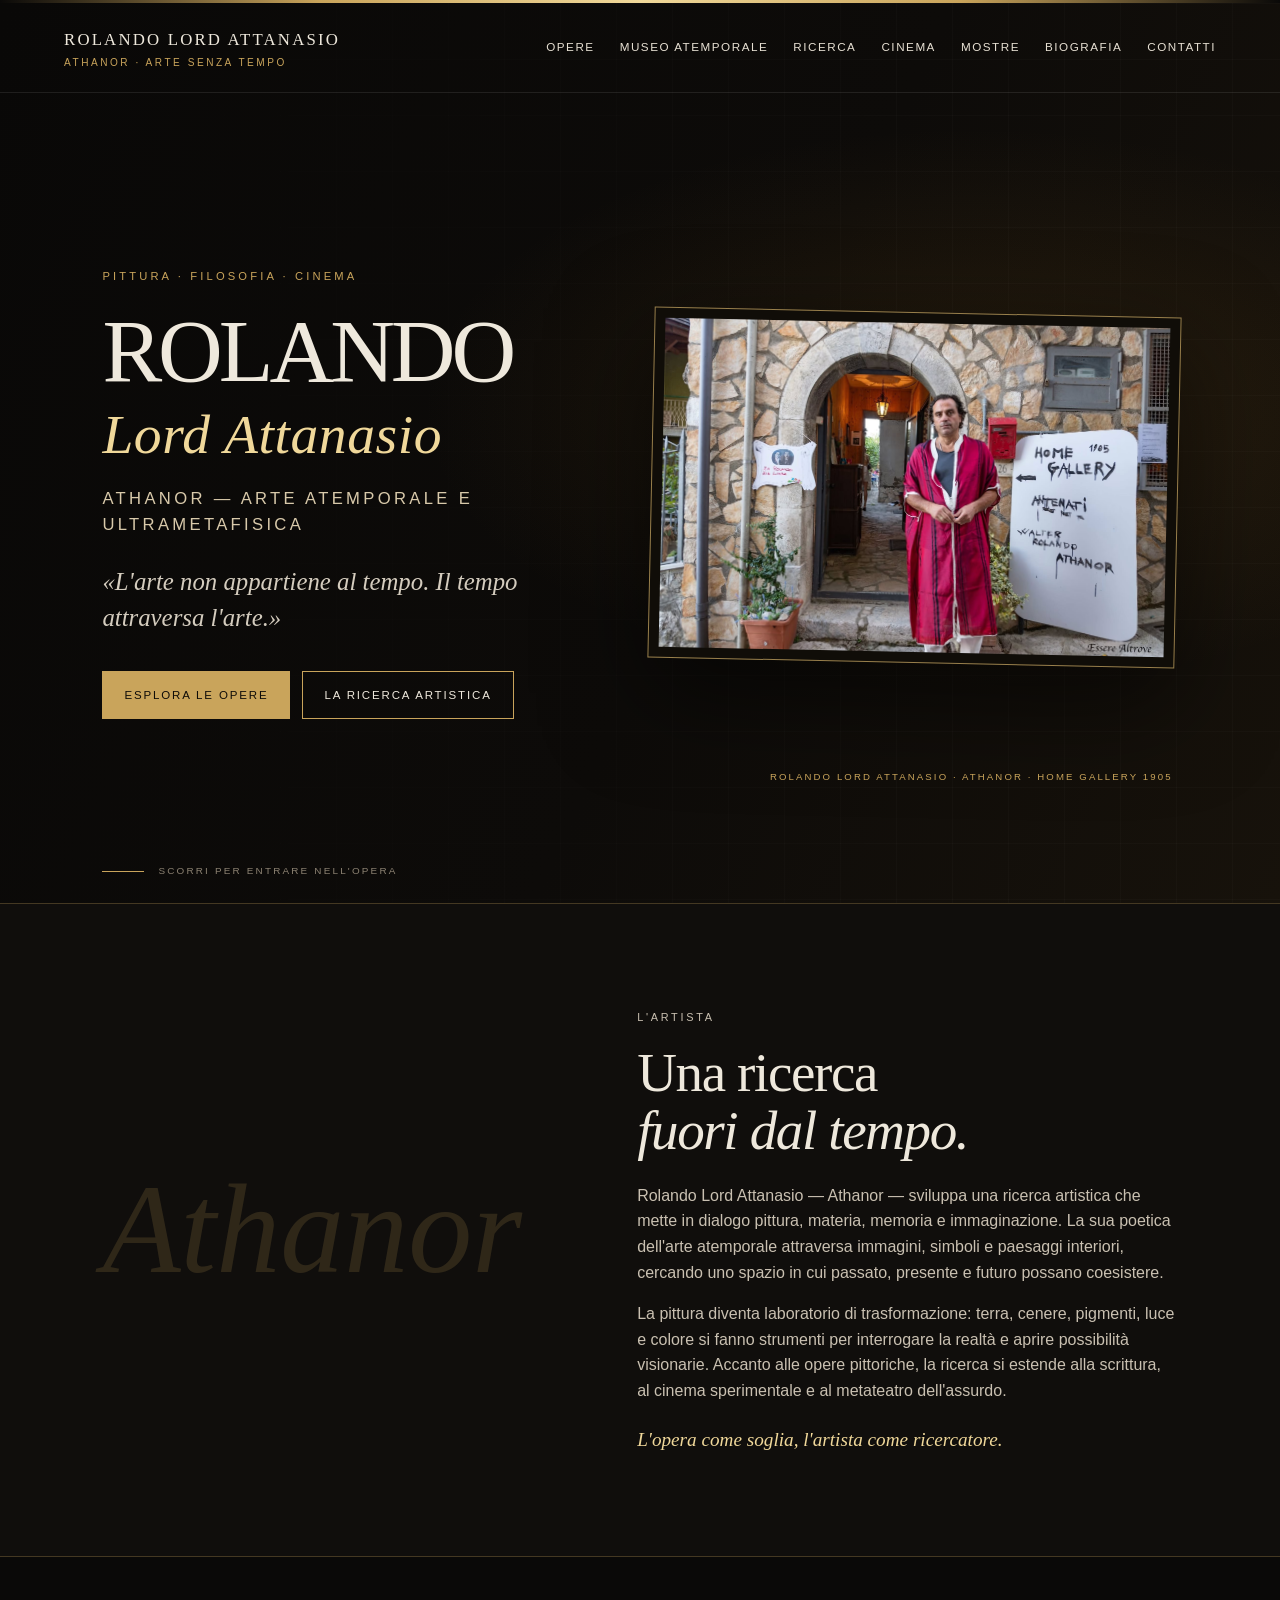
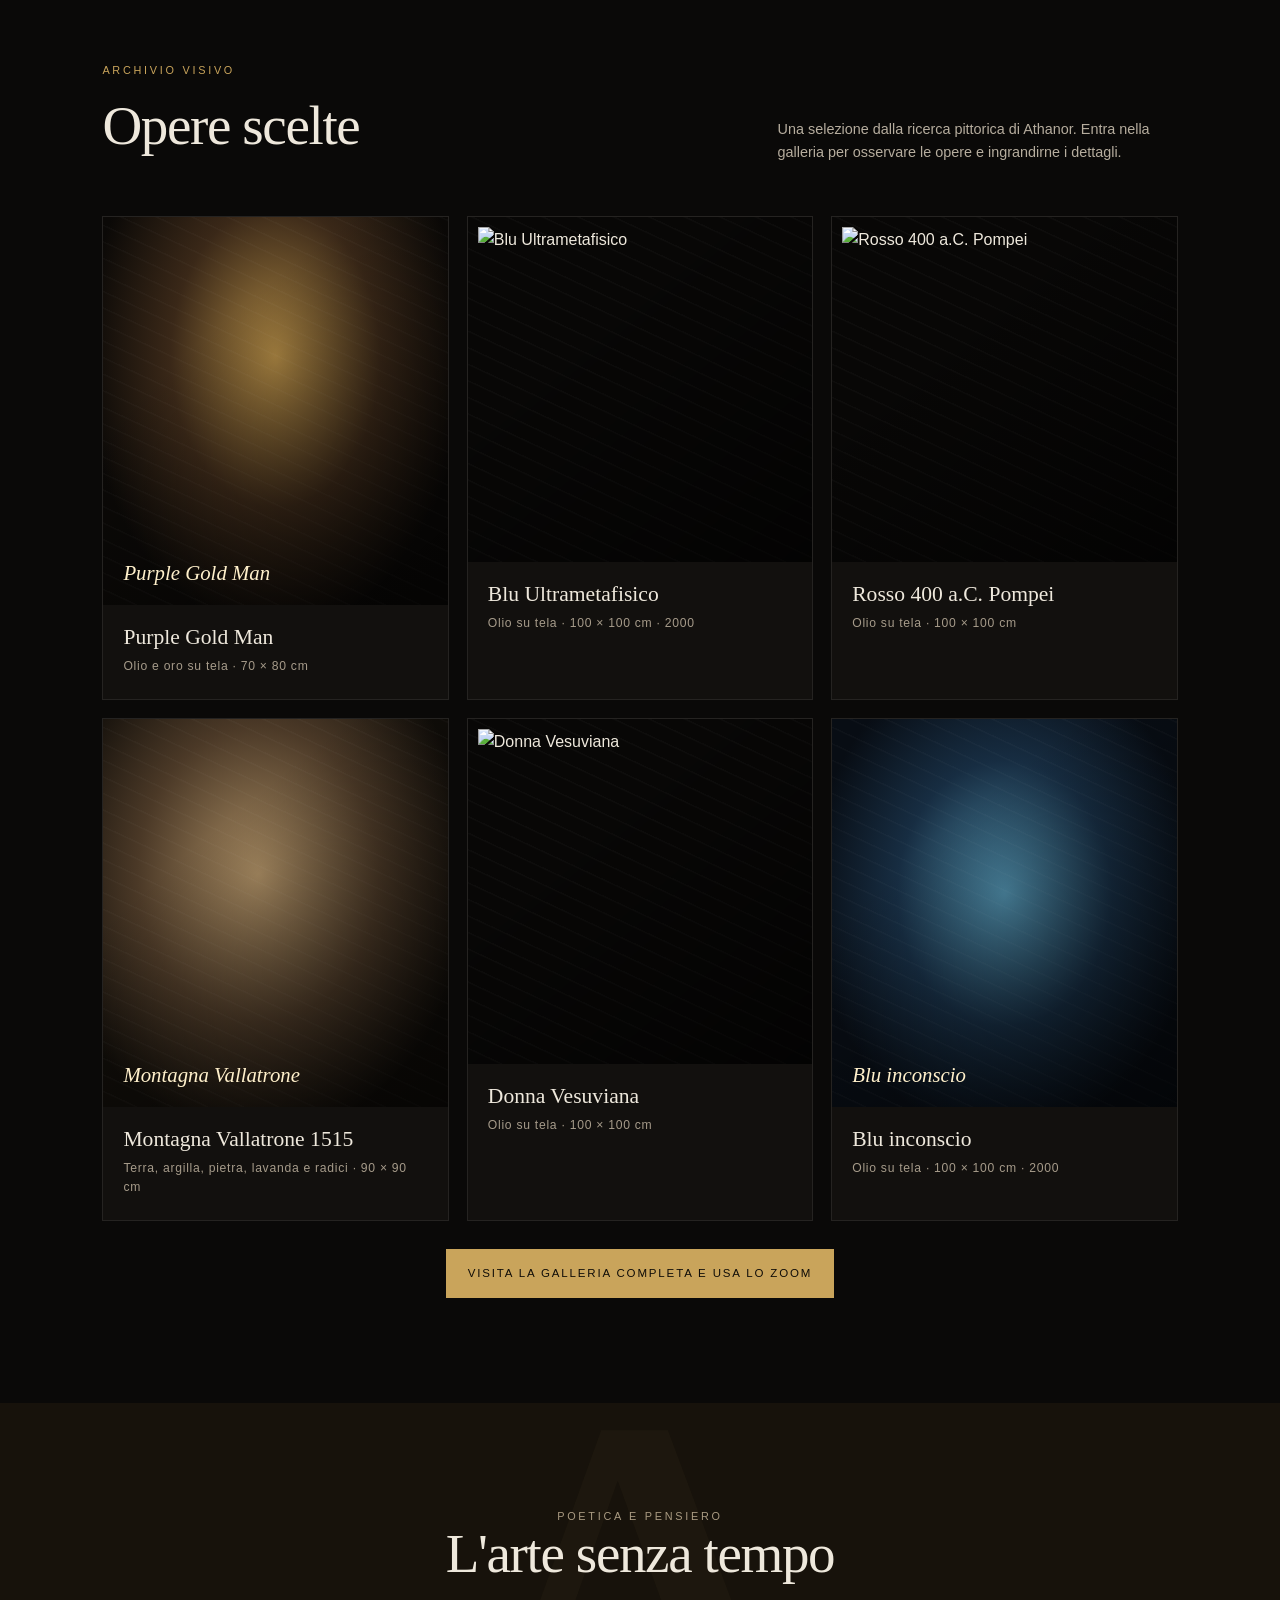
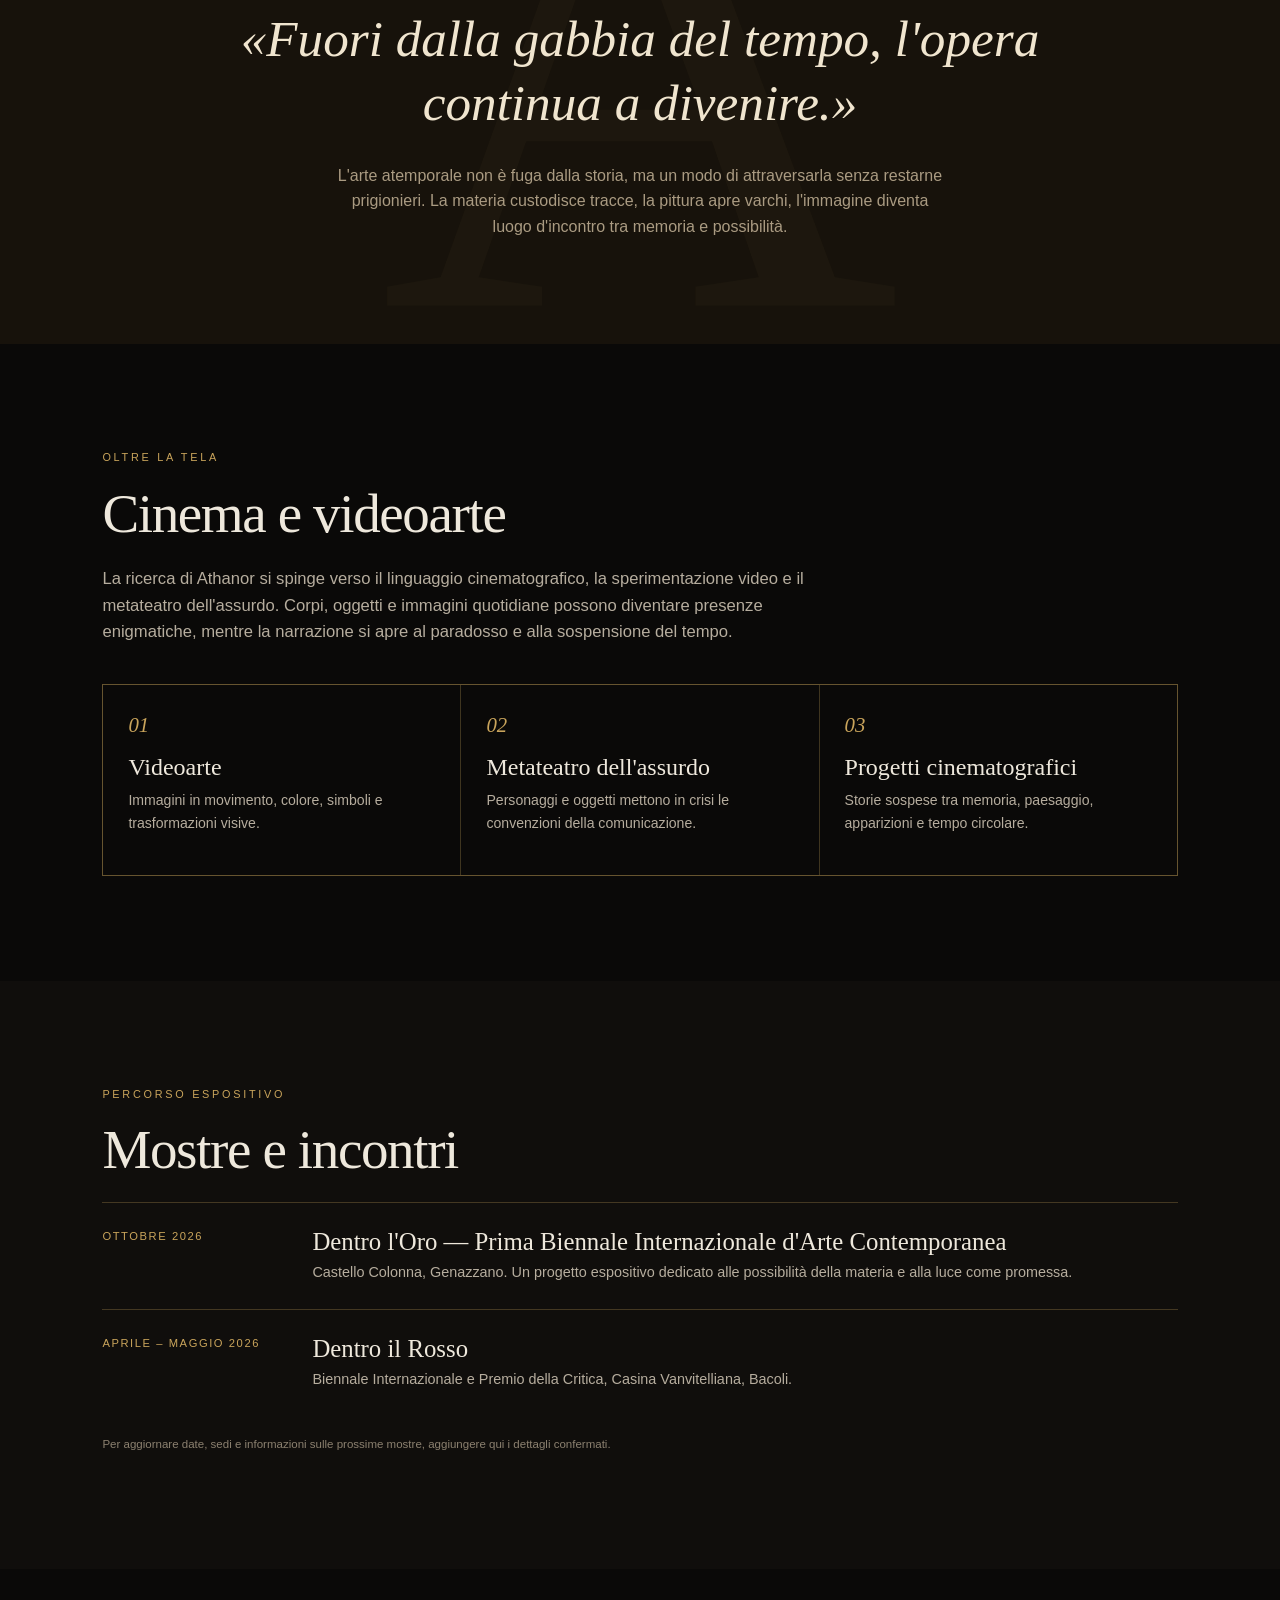
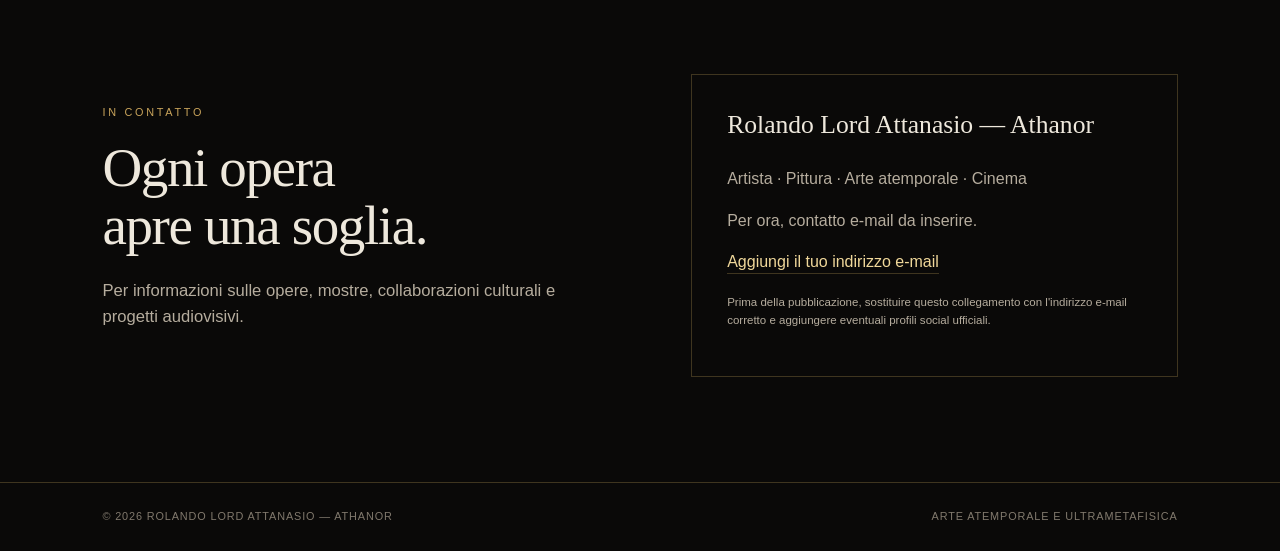
==== index.html @ 443d9417 "Change home photo frame rotation to -1 degree" ====
<!doctype html>
<html lang="it">
<head>
  <meta charset="utf-8">
  <meta name="viewport" content="width=device-width, initial-scale=1">
  <meta name="description" content="Sito ufficiale di Rolando Lord Attanasio — Athanor. Pittura, arte atemporale e ultrametafisica, cinema e ricerca artistica.">
  <meta name="theme-color" content="#0a0908">
  <title>Rolando Lord Attanasio — Athanor | Arte senza tempo</title>
  <style>
    :root{--bg:#0a0908;--panel:#12100e;--gold:#c9a45b;--gold2:#f0d89a;--cream:#eee8dc;--muted:#b6ad9e;--line:rgba(201,164,91,.28);--serif:Georgia,"Times New Roman",serif;--sans:Arial,Helvetica,sans-serif}
    *{box-sizing:border-box} html{scroll-behavior:smooth} body{margin:0;background:var(--bg);color:var(--cream);font-family:var(--sans);line-height:1.6}
    a{color:inherit;text-decoration:none} button{font:inherit}
    .topline{height:3px;background:linear-gradient(90deg,transparent,var(--gold),var(--gold2),var(--gold),transparent)}
    header{position:absolute;top:3px;left:0;width:100%;z-index:5;padding:24px 5vw;display:flex;justify-content:space-between;align-items:center;border-bottom:1px solid rgba(255,255,255,.09)}
    .brand{font-family:var(--serif);font-size:1.05rem;letter-spacing:.13em;text-transform:uppercase}.brand span{display:block;color:var(--gold);font: .63rem var(--sans);letter-spacing:.25em;margin-top:3px}
    nav{display:flex;gap:25px;font-size:.73rem;text-transform:uppercase;letter-spacing:.13em;color:#e6dfd2} nav a{transition:color .2s} nav a:hover{color:var(--gold2)}
    .menu-btn{display:none;background:none;border:1px solid var(--line);color:var(--cream);padding:8px 12px}
    .hero{min-height:100vh;position:relative;display:grid;grid-template-columns:1.02fr .98fr;align-items:center;padding:145px 8vw 75px;overflow:hidden;background:radial-gradient(ellipse at 76% 45%,rgba(145,100,31,.18),transparent 40%),linear-gradient(115deg,#090807 0%,#0d0b09 56%,#17120b 100%)}
    .hero:before{content:"";position:absolute;inset:0;background-image:linear-gradient(rgba(255,255,255,.018) 1px,transparent 1px),linear-gradient(90deg,rgba(255,255,255,.018) 1px,transparent 1px);background-size:56px 56px;mask-image:linear-gradient(to right,transparent,#000 75%);pointer-events:none}
    .hero-copy{position:relative;z-index:2;max-width:690px}.eyebrow{color:var(--gold);font-size:.7rem;letter-spacing:.28em;text-transform:uppercase;margin-bottom:24px}
    h1{font:clamp(3.1rem,7vw,7.3rem)/.92 var(--serif);font-weight:400;letter-spacing:-.045em;margin:0 0 25px;text-transform:uppercase}
    h1 span{display:block;color:var(--gold2);font-style:italic;text-transform:none;font-size:.62em;letter-spacing:.01em;margin-top:17px}
    .hero-sub{font-size:clamp(.85rem,1.3vw,1.08rem);letter-spacing:.2em;text-transform:uppercase;color:#d8c9aa;margin:0 0 25px}
    .manifesto{font:italic clamp(1.15rem,2vw,1.55rem)/1.45 var(--serif);max-width:470px;color:#d4ccbe;margin:0 0 35px}
    .buttons{display:flex;flex-wrap:wrap;gap:12px}.btn{display:inline-block;padding:14px 21px;border:1px solid var(--gold);font-size:.72rem;letter-spacing:.16em;text-transform:uppercase;transition:.25s}.btn.primary{background:var(--gold);color:#100d08}.btn:hover{background:var(--gold2);border-color:var(--gold2);color:#100d08}
    .hero-art{position:relative;min-height:530px;display:flex;align-items:center;justify-content:center}
    .art-frame{position:relative;width:min(100%,470px);aspect-ratio:4/4.5;border:1px solid rgba(226,190,113,.55);padding:12px;transform:rotate(1.2deg);box-shadow:0 35px 100px rgba(0,0,0,.55)}
    .artwork-placeholder{height:100%;width:100%;position:relative;overflow:hidden;background:radial-gradient(ellipse at 48% 43%,#f3d27c 0%,#b78b37 17%,#4b3216 38%,#16100a 67%,#050505 100%)}
    .artwork-placeholder:before{content:"";position:absolute;inset:-15%;background:repeating-conic-gradient(from 10deg at 50% 48%,rgba(255,220,135,.15) 0deg,transparent 4deg,rgba(0,0,0,.14) 8deg,transparent 13deg);filter:blur(2px);animation:slowspin 80s linear infinite}
    .artwork-placeholder:after{content:"";position:absolute;width:42%;height:68%;left:29%;top:15%;border-radius:48% 48% 36% 36%;background:linear-gradient(90deg,#1c130b 0%,#5c411d 22%,#e4bf69 48%,#6b491c 64%,#160e08 100%);clip-path:polygon(36% 0,64% 0,75% 13%,72% 29%,84% 44%,100% 66%,87% 100%,12% 100%,0 67%,19% 43%,28% 27%,25% 13%);filter:drop-shadow(0 0 22px rgba(241,195,88,.4));opacity:.95}
    .art-label{position:absolute;left:22px;right:22px;bottom:20px;z-index:2;text-align:center;text-shadow:0 2px 12px #000}.art-label strong{display:block;font:italic 1.55rem var(--serif);color:#f6d98f}.art-label small{display:block;margin-top:6px;font-size:.57rem;letter-spacing:.19em;text-transform:uppercase;color:#eee1c4}
    .frame-caption{position:absolute;bottom:-31px;right:5px;color:var(--gold);font-size:.6rem;letter-spacing:.22em;text-transform:uppercase}
    @keyframes slowspin{to{transform:rotate(360deg)}}
    .scroll-note{position:absolute;bottom:24px;left:8vw;font-size:.62rem;letter-spacing:.22em;text-transform:uppercase;color:#8c8272;display:flex;gap:14px;align-items:center}.scroll-note:before{content:"";width:42px;height:1px;background:var(--gold)}
    section{padding:105px 8vw}.section-kicker{font-size:.68rem;letter-spacing:.25em;text-transform:uppercase;color:var(--gold);margin:0 0 18px}
    h2{font:clamp(2.3rem,4.3vw,4.7rem)/1.04 var(--serif);font-weight:400;letter-spacing:-.025em;margin:0 0 24px}
    .intro{max-width:720px;color:var(--muted);font-size:1.04rem}
    .about{display:grid;grid-template-columns:.75fr 1.25fr;gap:9vw;background:#100e0c;border-top:1px solid var(--line);border-bottom:1px solid var(--line)}
    .about-mark{font:italic clamp(4rem,10vw,9rem)/.9 var(--serif);color:rgba(201,164,91,.17);align-self:center}
    .about p{color:#c9c0b1;max-width:760px}.signature{font:italic 1.2rem var(--serif);color:var(--gold2);margin-top:25px}
    .works-head{display:flex;justify-content:space-between;align-items:end;gap:30px;margin-bottom:38px}.works-head .intro{max-width:400px;font-size:.9rem}
    .work-grid{display:grid;grid-template-columns:repeat(3,1fr);gap:18px}
    .work-card{background:var(--panel);border:1px solid rgba(255,255,255,.08);transition:transform .3s,border-color .3s}.work-card:hover{transform:translateY(-5px);border-color:var(--line)}
    .work-image{aspect-ratio:4/4.5;display:flex;align-items:end;padding:20px;position:relative;overflow:hidden;background:radial-gradient(ellipse at 50% 36%,#a98442,#3a2818 43%,#0b0907 78%)}
    .work-image:before{content:"";position:absolute;inset:0;background:linear-gradient(140deg,transparent 30%,rgba(0,0,0,.6)),repeating-linear-gradient(25deg,transparent 0 13px,rgba(255,255,255,.025) 14px 15px)}
    .work-image.blue{background:radial-gradient(ellipse at 50% 45%,#4d89a4,#172d42 44%,#080d14 80%)}
    .work-image.red{background:radial-gradient(ellipse at 45% 40%,#c04c2c,#5c1715 45%,#100807 80%)}
    .work-image.earth{background:radial-gradient(ellipse at 45% 40%,#a88b62,#4b3927 45%,#100d09 80%)}
    .work-image span{position:relative;z-index:1;color:#fff0cb;font:italic 1.3rem var(--serif)}
    .work-meta{padding:20px 20px 23px}.work-meta h3{font:1.35rem var(--serif);font-weight:400;margin:0 0 7px}.work-meta p{color:#a69b8a;font-size:.76rem;margin:0;letter-spacing:.06em}
    .manifesto-section{background:#17120b;position:relative;overflow:hidden;text-align:center}.manifesto-section:before{content:"A";position:absolute;left:50%;top:50%;transform:translate(-50%,-52%);font:45rem/.8 var(--serif);color:rgba(201,164,91,.035);pointer-events:none}
    .manifesto-inner{position:relative;max-width:920px;margin:auto}.manifesto-inner blockquote{font:italic clamp(1.8rem,4vw,3.8rem)/1.25 var(--serif);margin:20px 0 28px;color:#f0e5cf}.manifesto-inner p{color:#aa9b82;max-width:610px;margin:0 auto}
    .areas{display:grid;grid-template-columns:repeat(3,1fr);gap:1px;background:var(--line);border:1px solid var(--line);margin-top:38px}.area{background:var(--bg);padding:28px 25px;min-height:190px}.area .number{color:var(--gold);font:italic 1.3rem var(--serif)}.area h3{font:1.5rem var(--serif);font-weight:400;margin:15px 0 8px}.area p{color:var(--muted);font-size:.88rem;margin:0}
    .events{background:#100e0c}.event-row{display:grid;grid-template-columns:180px 1fr;gap:30px;padding:25px 0;border-top:1px solid var(--line)}.event-date{color:var(--gold);font-size:.7rem;letter-spacing:.14em;text-transform:uppercase}.event-row h3{font:1.55rem var(--serif);font-weight:400;margin:0 0 5px}.event-row p{margin:0;color:var(--muted);font-size:.9rem}
    .contact{display:grid;grid-template-columns:1fr 1fr;gap:8vw;align-items:center}.contact-box{border:1px solid var(--line);padding:35px}.contact-box p{color:var(--muted)}.contact-box a{color:var(--gold2);border-bottom:1px solid var(--line);padding-bottom:3px}
    footer{padding:25px 8vw;border-top:1px solid var(--line);display:flex;justify-content:space-between;gap:20px;color:#81796d;font-size:.68rem;letter-spacing:.08em;text-transform:uppercase}
    .note{font-size:.72rem;color:#8c8170;margin-top:18px}
    @media(max-width:850px){header{padding:18px 5vw}.menu-btn{display:block}nav{display:none;position:absolute;top:100%;left:0;right:0;padding:20px 5vw;background:#0b0908;border-bottom:1px solid var(--line);flex-direction:column;gap:17px}nav.open{display:flex}.hero{grid-template-columns:1fr;padding:145px 7vw 80px}.hero-art{min-height:420px;margin-top:25px}.art-frame{width:min(83%,410px)}.scroll-note{left:7vw}.about{grid-template-columns:1fr;gap:10px}.about-mark{font-size:4rem}.work-grid{grid-template-columns:repeat(2,1fr)}.works-head{display:block}.areas{grid-template-columns:1fr}.area{min-height:auto}.contact{grid-template-columns:1fr}section{padding:75px 7vw}}
    @media(max-width:540px){.brand{font-size:.86rem}h1{font-size:3.25rem}.hero-art{min-height:350px}.work-grid{grid-template-columns:1fr}.work-image{aspect-ratio:5/4}.event-row{grid-template-columns:1fr;gap:7px}footer{flex-direction:column}section{padding:65px 6vw}.contact-box{padding:24px}}
    @media(prefers-reduced-motion:reduce){html{scroll-behavior:auto}*,*:before,*:after{animation:none!important;transition:none!important}}
  
    .home-photo-frame{width:min(100%,700px);aspect-ratio:3/2;padding:10px;border:1px solid rgba(226,190,113,.65);background:#100d08;box-shadow:0 35px 100px rgba(0,0,0,.55);transform:rotate (-1deg)}
    .home-portrait{display:block;width:100%;height:100%;object-fit:cover;object-position:center}
    .work-card{overflow:hidden}
    .work-image.real-image{height:auto;aspect-ratio:1/1;background:#080706;padding:10px;display:flex;align-items:center;justify-content:center}
    .work-image.real-image img{width:100%;height:100%;object-fit:contain;display:block}
    .gallery-cta{margin-top:28px;text-align:center}
    .gallery-cta .btn{display:inline-block}

  </style>
</head>
<body>
  <div class="topline"></div>
  <header>
    <a class="brand" href="#home">Rolando Lord Attanasio<span>Athanor · Arte senza tempo</span></a>
    <button class="menu-btn" aria-label="Apri menu" aria-expanded="false" id="menuBtn">Menu ☰</button>
    <nav id="nav">
      <a href="#opere">Opere</a><a href="museo.html">Museo atemporale</a><a href="#ricerca">Ricerca</a><a href="#cinema">Cinema</a><a href="#mostre">Mostre</a><a href="#biografia">Biografia</a><a href="#contatti">Contatti</a>
    </nav>
  </header>

  <main>
    <section class="hero" id="home">
      <div class="hero-copy">
        <p class="eyebrow">Pittura · Filosofia · Cinema</p>
        <h1>Rolando<span>Lord Attanasio</span></h1>
        <p class="hero-sub">Athanor — Arte Atemporale e Ultrametafisica</p>
        <p class="manifesto">«L'arte non appartiene al tempo. Il tempo attraversa l'arte.»</p>
        <div class="buttons"><a class="btn primary" href="#opere">Esplora le opere</a><a class="btn" href="#ricerca">La ricerca artistica</a></div>
      </div>
      <div class="hero-art" aria-label="Rolando Lord Attanasio davanti alla Home Gallery 1905">
        <div class="art-frame home-photo-frame"><img class="home-portrait" src="rolando-home.jpg" alt="Rolando Lord Attanasio davanti alla Home Gallery 1905"></div>
        <div class="frame-caption">Rolando Lord Attanasio · Athanor · Home Gallery 1905</div>
      </div>
      <div class="scroll-note">Scorri per entrare nell'opera</div>
    </section>

    <section class="about" id="biografia">
      <div class="about-mark">Athanor</div>
      <div>
        <p class="section-kicker">L'artista</p>
        <h2>Una ricerca<br><em>fuori dal tempo.</em></h2>
        <p>Rolando Lord Attanasio — Athanor — sviluppa una ricerca artistica che mette in dialogo pittura, materia, memoria e immaginazione. La sua poetica dell'arte atemporale attraversa immagini, simboli e paesaggi interiori, cercando uno spazio in cui passato, presente e futuro possano coesistere.</p>
        <p>La pittura diventa laboratorio di trasformazione: terra, cenere, pigmenti, luce e colore si fanno strumenti per interrogare la realtà e aprire possibilità visionarie. Accanto alle opere pittoriche, la ricerca si estende alla scrittura, al cinema sperimentale e al metateatro dell'assurdo.</p>
        <div class="signature">L'opera come soglia, l'artista come ricercatore.</div>
      </div>
    </section>

    <section id="opere">
      <div class="works-head">
        <div><p class="section-kicker">Archivio visivo</p><h2>Opere scelte</h2></div>
        <p class="intro">Una selezione dalla ricerca pittorica di Athanor. Entra nella galleria per osservare le opere e ingrandirne i dettagli.</p>
      </div>
      <div class="work-grid">
        <article class="work-card"><div class="work-image"><span>Purple Gold Man</span></div><div class="work-meta"><h3>Purple Gold Man</h3><p>Olio e oro su tela · 70 × 80 cm</p></div></article>
        <article class="work-card"><div class="work-image real-image"><img src="assets/opera-3.jpg" alt="Blu Ultrametafisico"></div><div class="work-meta"><h3>Blu Ultrametafisico</h3><p>Olio su tela · 100 × 100 cm · 2000</p></div></article>
        <article class="work-card"><div class="work-image real-image"><img src="assets/opera-1.jpg" alt="Rosso 400 a.C. Pompei"></div><div class="work-meta"><h3>Rosso 400 a.C. Pompei</h3><p>Olio su tela · 100 × 100 cm</p></div></article>
        <article class="work-card"><div class="work-image earth"><span>Montagna Vallatrone</span></div><div class="work-meta"><h3>Montagna Vallatrone 1515</h3><p>Terra, argilla, pietra, lavanda e radici · 90 × 90 cm</p></div></article>
        <article class="work-card"><div class="work-image real-image"><img src="assets/opera-2.jpg" alt="Donna Vesuviana"></div><div class="work-meta"><h3>Donna Vesuviana</h3><p>Olio su tela · 100 × 100 cm</p></div></article>
        <article class="work-card"><div class="work-image blue"><span>Blu inconscio</span></div><div class="work-meta"><h3>Blu inconscio</h3><p>Olio su tela · 100 × 100 cm · 2000</p></div></article>
      </div>
      <div class="gallery-cta"><a class="btn primary" href="galleria.html">Visita la galleria completa e usa lo zoom</a></div>
    </section>

    <section class="manifesto-section" id="ricerca">
      <div class="manifesto-inner">
        <p class="section-kicker">Poetica e pensiero</p>
        <h2>L'arte senza tempo</h2>
        <blockquote>«Fuori dalla gabbia del tempo, l'opera continua a divenire.»</blockquote>
        <p>L'arte atemporale non è fuga dalla storia, ma un modo di attraversarla senza restarne prigionieri. La materia custodisce tracce, la pittura apre varchi, l'immagine diventa luogo d'incontro tra memoria e possibilità.</p>
      </div>
    </section>

    <section id="cinema">
      <p class="section-kicker">Oltre la tela</p><h2>Cinema e videoarte</h2>
      <p class="intro">La ricerca di Athanor si spinge verso il linguaggio cinematografico, la sperimentazione video e il metateatro dell'assurdo. Corpi, oggetti e immagini quotidiane possono diventare presenze enigmatiche, mentre la narrazione si apre al paradosso e alla sospensione del tempo.</p>
      <div class="areas">
        <article class="area"><span class="number">01</span><h3>Videoarte</h3><p>Immagini in movimento, colore, simboli e trasformazioni visive.</p></article>
        <article class="area"><span class="number">02</span><h3>Metateatro dell'assurdo</h3><p>Personaggi e oggetti mettono in crisi le convenzioni della comunicazione.</p></article>
        <article class="area"><span class="number">03</span><h3>Progetti cinematografici</h3><p>Storie sospese tra memoria, paesaggio, apparizioni e tempo circolare.</p></article>
      </div>
    </section>

    <section class="events" id="mostre">
      <p class="section-kicker">Percorso espositivo</p><h2>Mostre e incontri</h2>
      <div class="event-row"><div class="event-date">Ottobre 2026</div><div><h3>Dentro l'Oro — Prima Biennale Internazionale d'Arte Contemporanea</h3><p>Castello Colonna, Genazzano. Un progetto espositivo dedicato alle possibilità della materia e alla luce come promessa.</p></div></div>
      <div class="event-row"><div class="event-date">Aprile – Maggio 2026</div><div><h3>Dentro il Rosso</h3><p>Biennale Internazionale e Premio della Critica, Casina Vanvitelliana, Bacoli.</p></div></div>
      <p class="note">Per aggiornare date, sedi e informazioni sulle prossime mostre, aggiungere qui i dettagli confermati.</p>
    </section>

    <section class="contact" id="contatti">
      <div><p class="section-kicker">In contatto</p><h2>Ogni opera<br>apre una soglia.</h2><p class="intro">Per informazioni sulle opere, mostre, collaborazioni culturali e progetti audiovisivi.</p></div>
      <div class="contact-box"><h3 style="font:1.6rem var(--serif);font-weight:400;margin-top:0">Rolando Lord Attanasio — Athanor</h3><p>Artista · Pittura · Arte atemporale · Cinema</p><p>Per ora, contatto e-mail da inserire.</p><a href="mailto:">Aggiungi il tuo indirizzo e-mail</a><p class="note">Prima della pubblicazione, sostituire questo collegamento con l'indirizzo e-mail corretto e aggiungere eventuali profili social ufficiali.</p></div>
    </section>
  </main>
  <footer><span>© <span id="year"></span> Rolando Lord Attanasio — Athanor</span><span>Arte Atemporale e Ultrametafisica</span></footer>
  <script>
    const menuBtn=document.getElementById('menuBtn'), nav=document.getElementById('nav');
    menuBtn.addEventListener('click',()=>{const open=nav.classList.toggle('open');menuBtn.setAttribute('aria-expanded',open?'true':'false')});
    nav.querySelectorAll('a').forEach(a=>a.addEventListener('click',()=>{nav.classList.remove('open');menuBtn.setAttribute('aria-expanded','false')}));
    document.getElementById('year').textContent=new Date().getFullYear();
  </script>
</body>
</html>
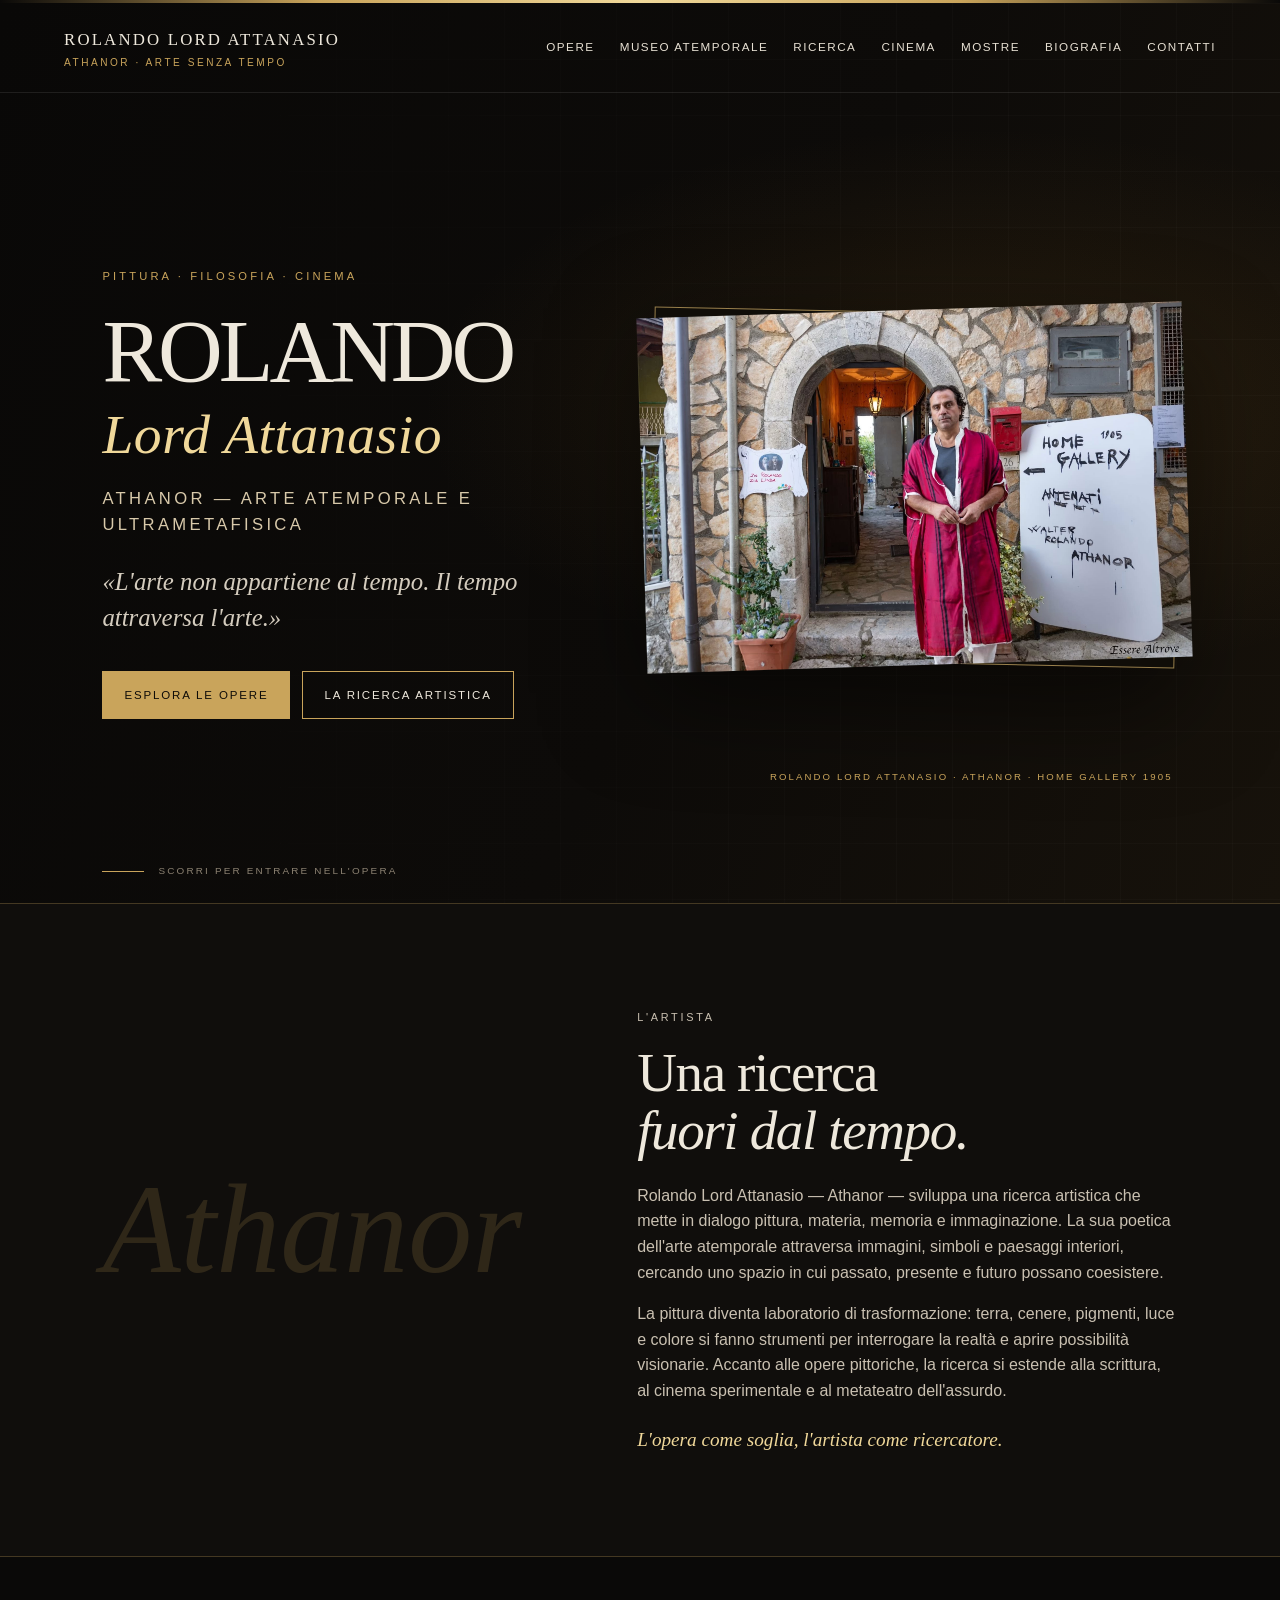
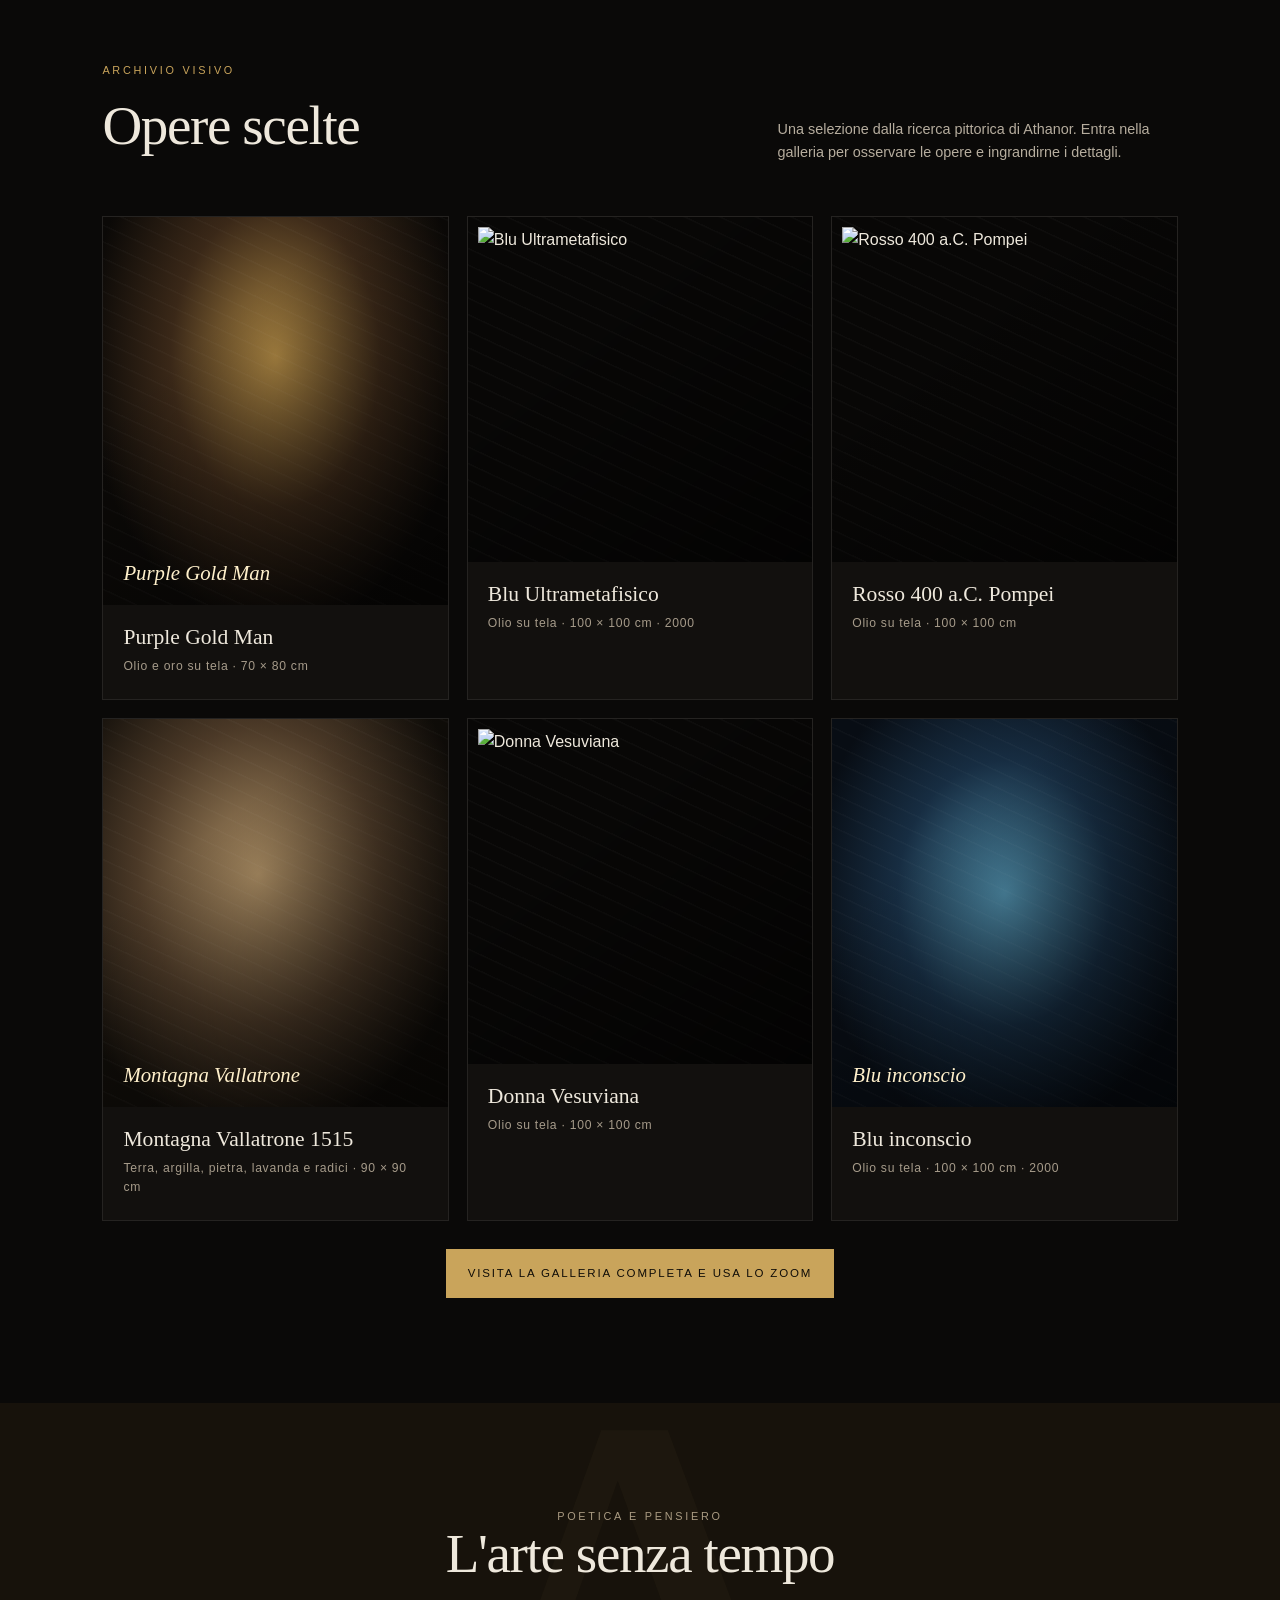
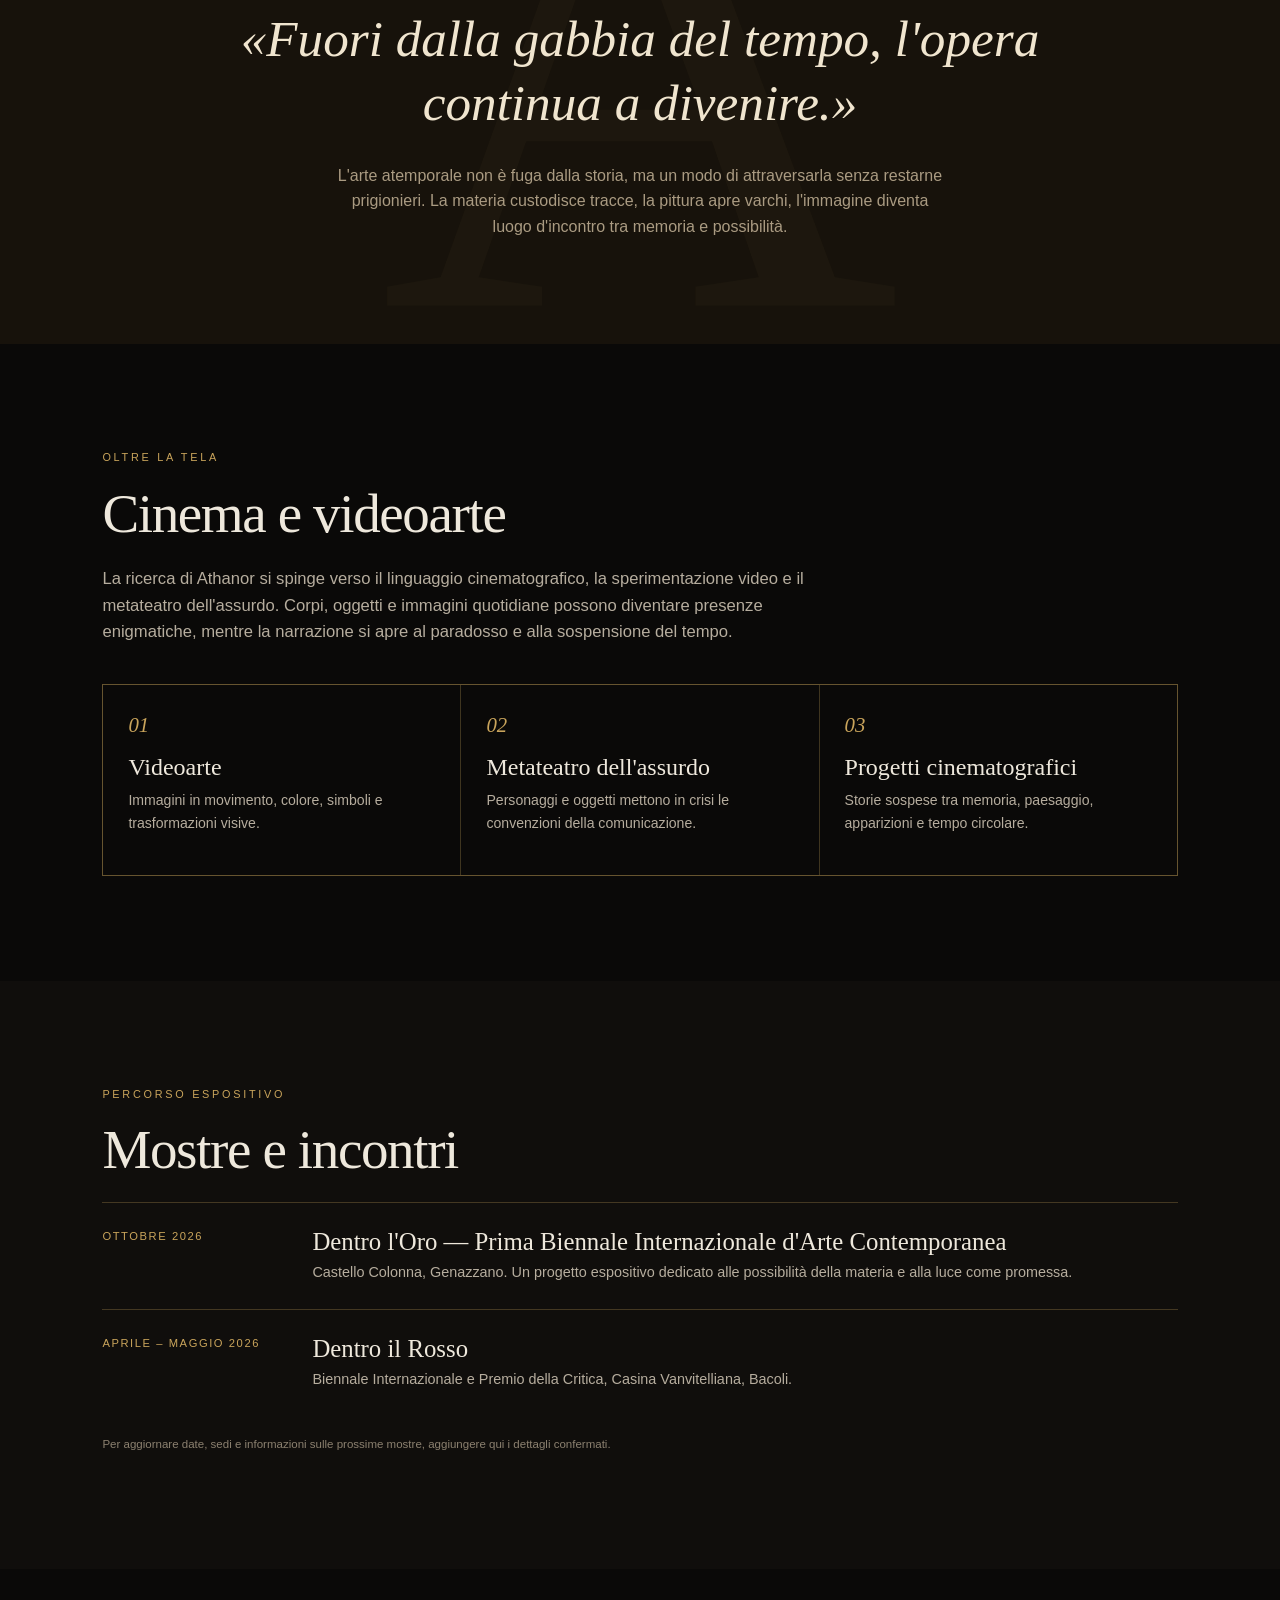
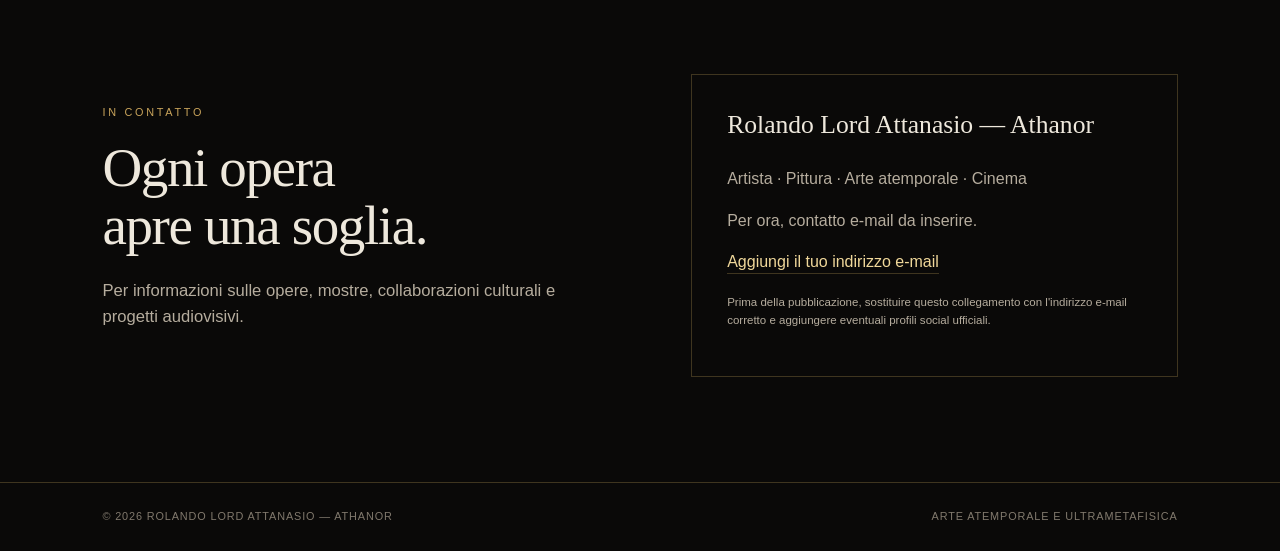
==== commit 4c5ba23d: "Update index.html" ====
--- a/index.html
+++ b/index.html
@@ -59,8 +59,8 @@
     @media(max-width:540px){.brand{font-size:.86rem}h1{font-size:3.25rem}.hero-art{min-height:350px}.work-grid{grid-template-columns:1fr}.work-image{aspect-ratio:5/4}.event-row{grid-template-columns:1fr;gap:7px}footer{flex-direction:column}section{padding:65px 6vw}.contact-box{padding:24px}}
     @media(prefers-reduced-motion:reduce){html{scroll-behavior:auto}*,*:before,*:after{animation:none!important;transition:none!important}}
   
-    .home-photo-frame{width:min(100%,700px);aspect-ratio:3/2;padding:10px;border:1px solid rgba(226,190,113,.65);background:#100d08;box-shadow:0 35px 100px rgba(0,0,0,.55);transform:rotate (-1deg)}
-    .home-portrait{display:block;width:100%;height:100%;object-fit:cover;object-position:center}
+    .home-photo-frame{width:min(100%,700px);aspect-ratio:3/2;padding:10px;border:1px solid rgba(226,190,113,.65);background:#100d08;box-shadow:0 35px 100px rgba(0,0,0,.55);transform:rotate (-4deg)}
+    .home-portrait{display:block;width:100%;height:100%;object-fit:cover;object-position:center;transform:rotate(-3deg) scale(1.08)}
     .work-card{overflow:hidden}
     .work-image.real-image{height:auto;aspect-ratio:1/1;background:#080706;padding:10px;display:flex;align-items:center;justify-content:center}
     .work-image.real-image img{width:100%;height:100%;object-fit:contain;display:block}
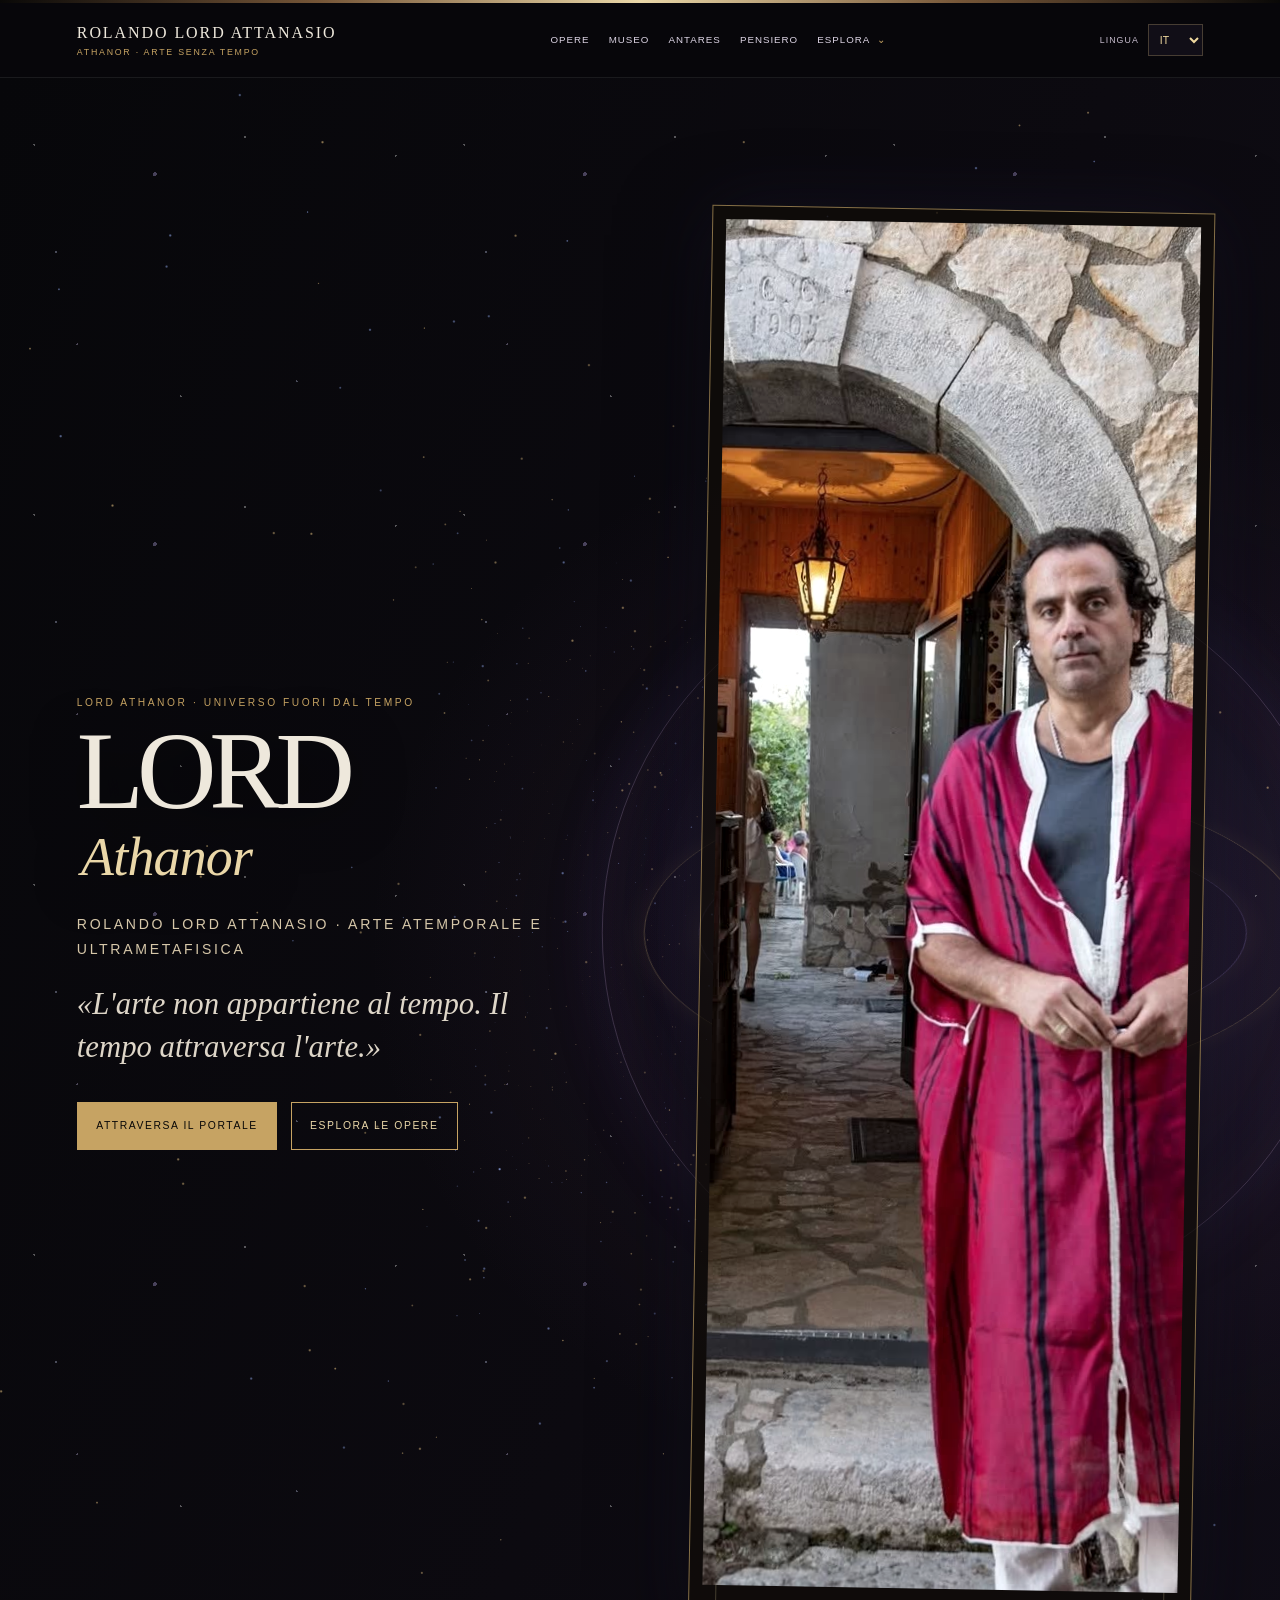
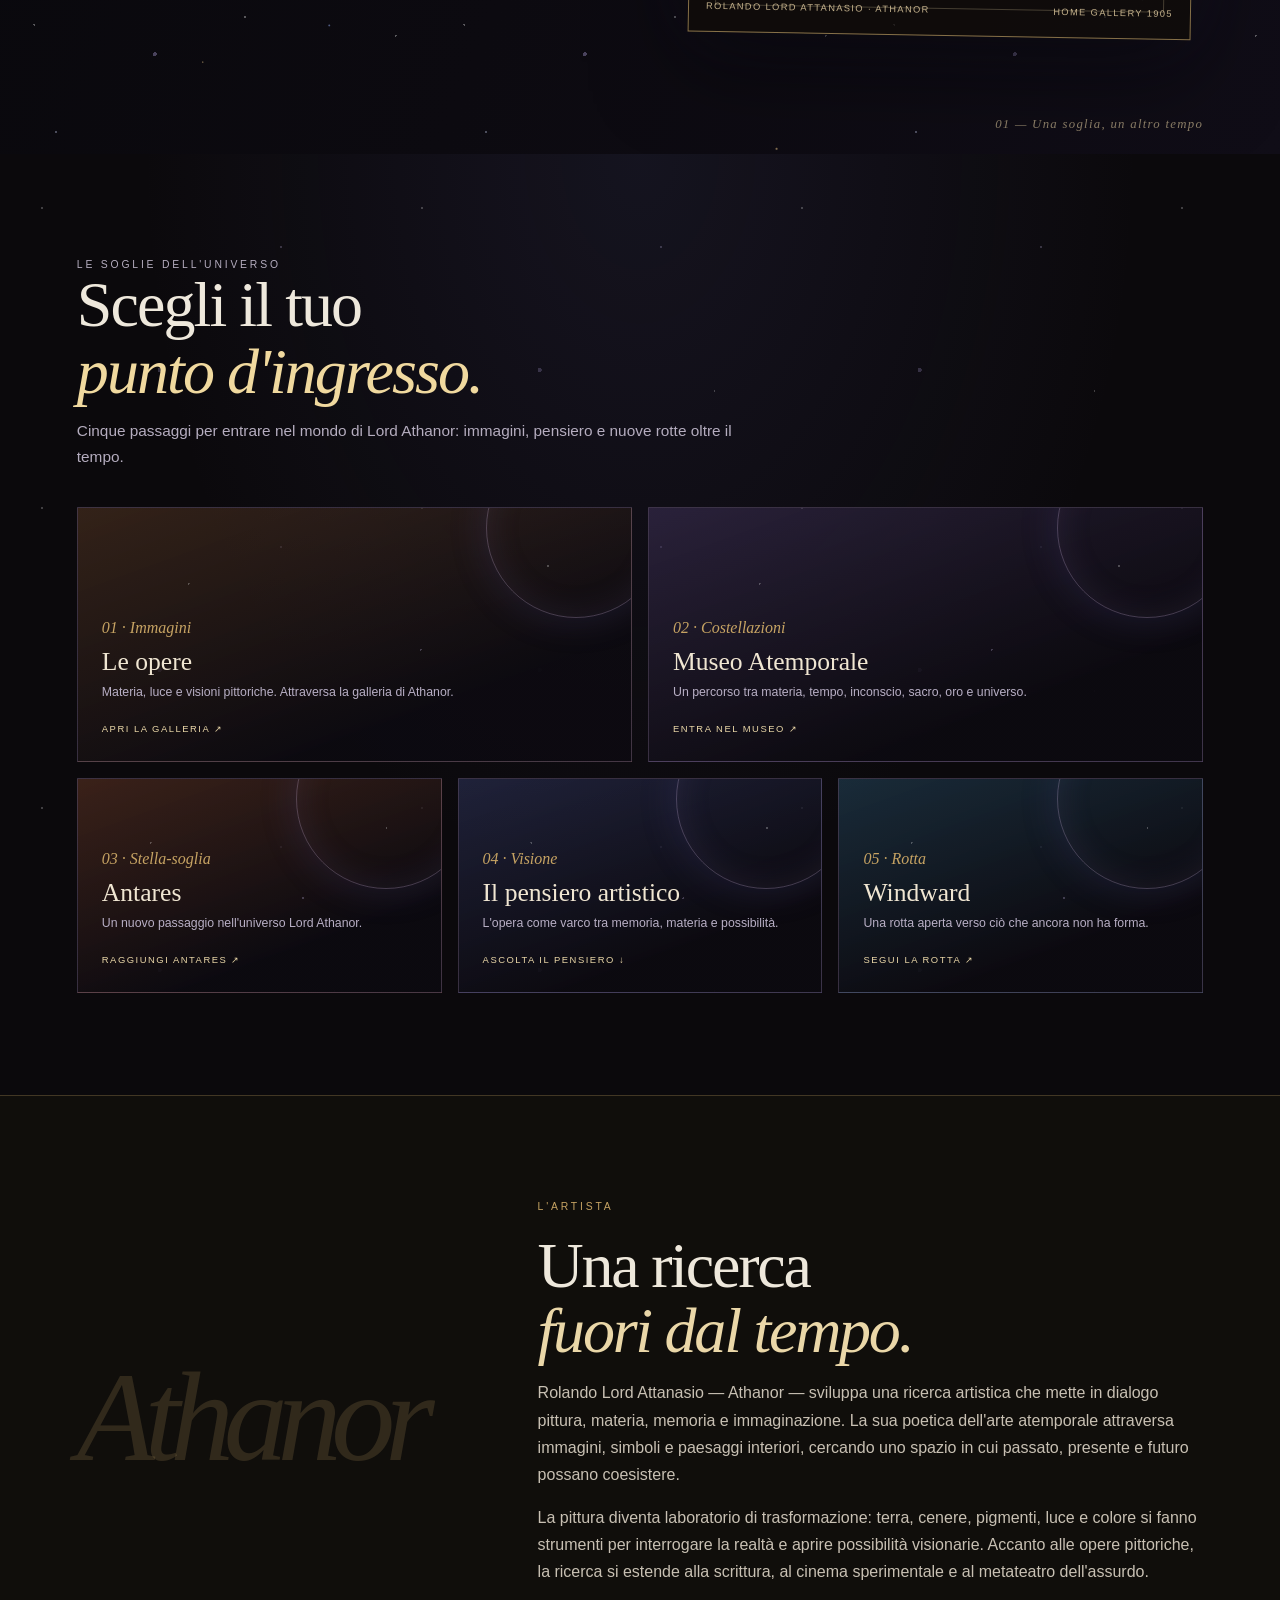
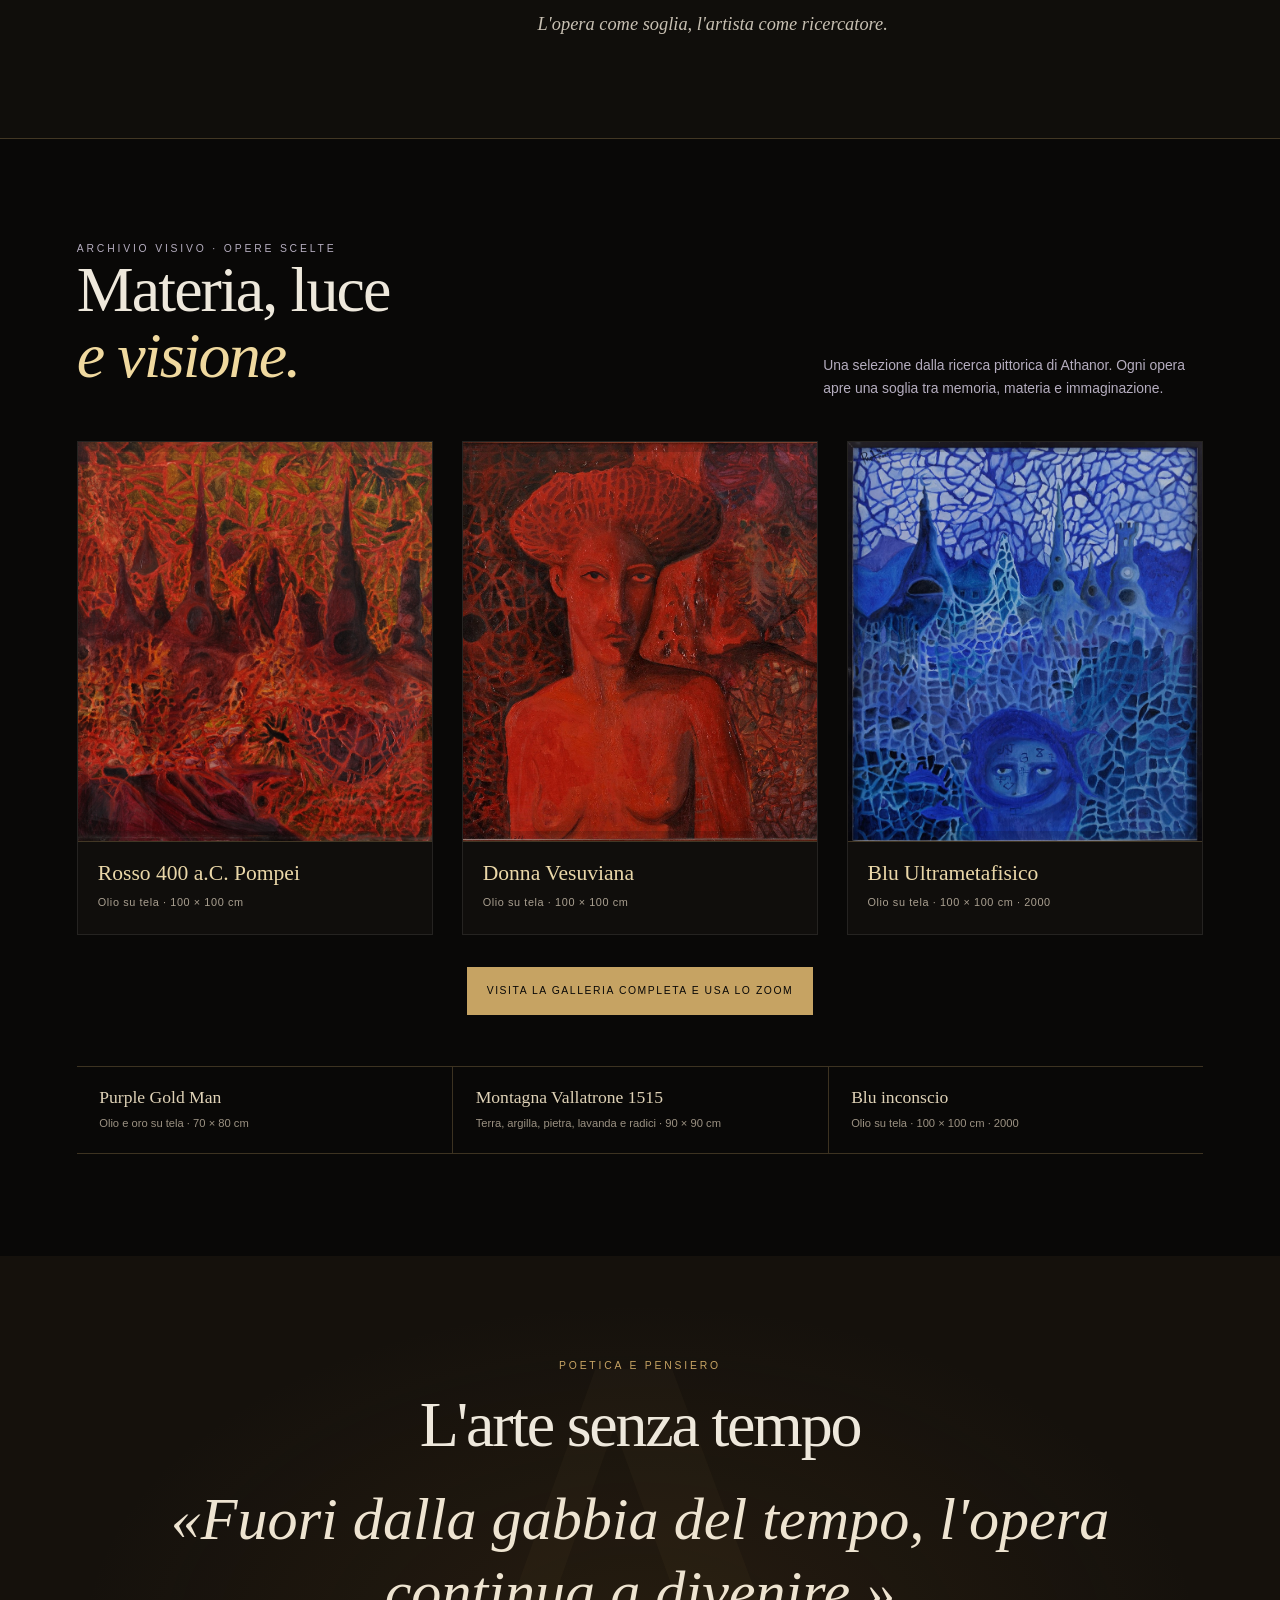
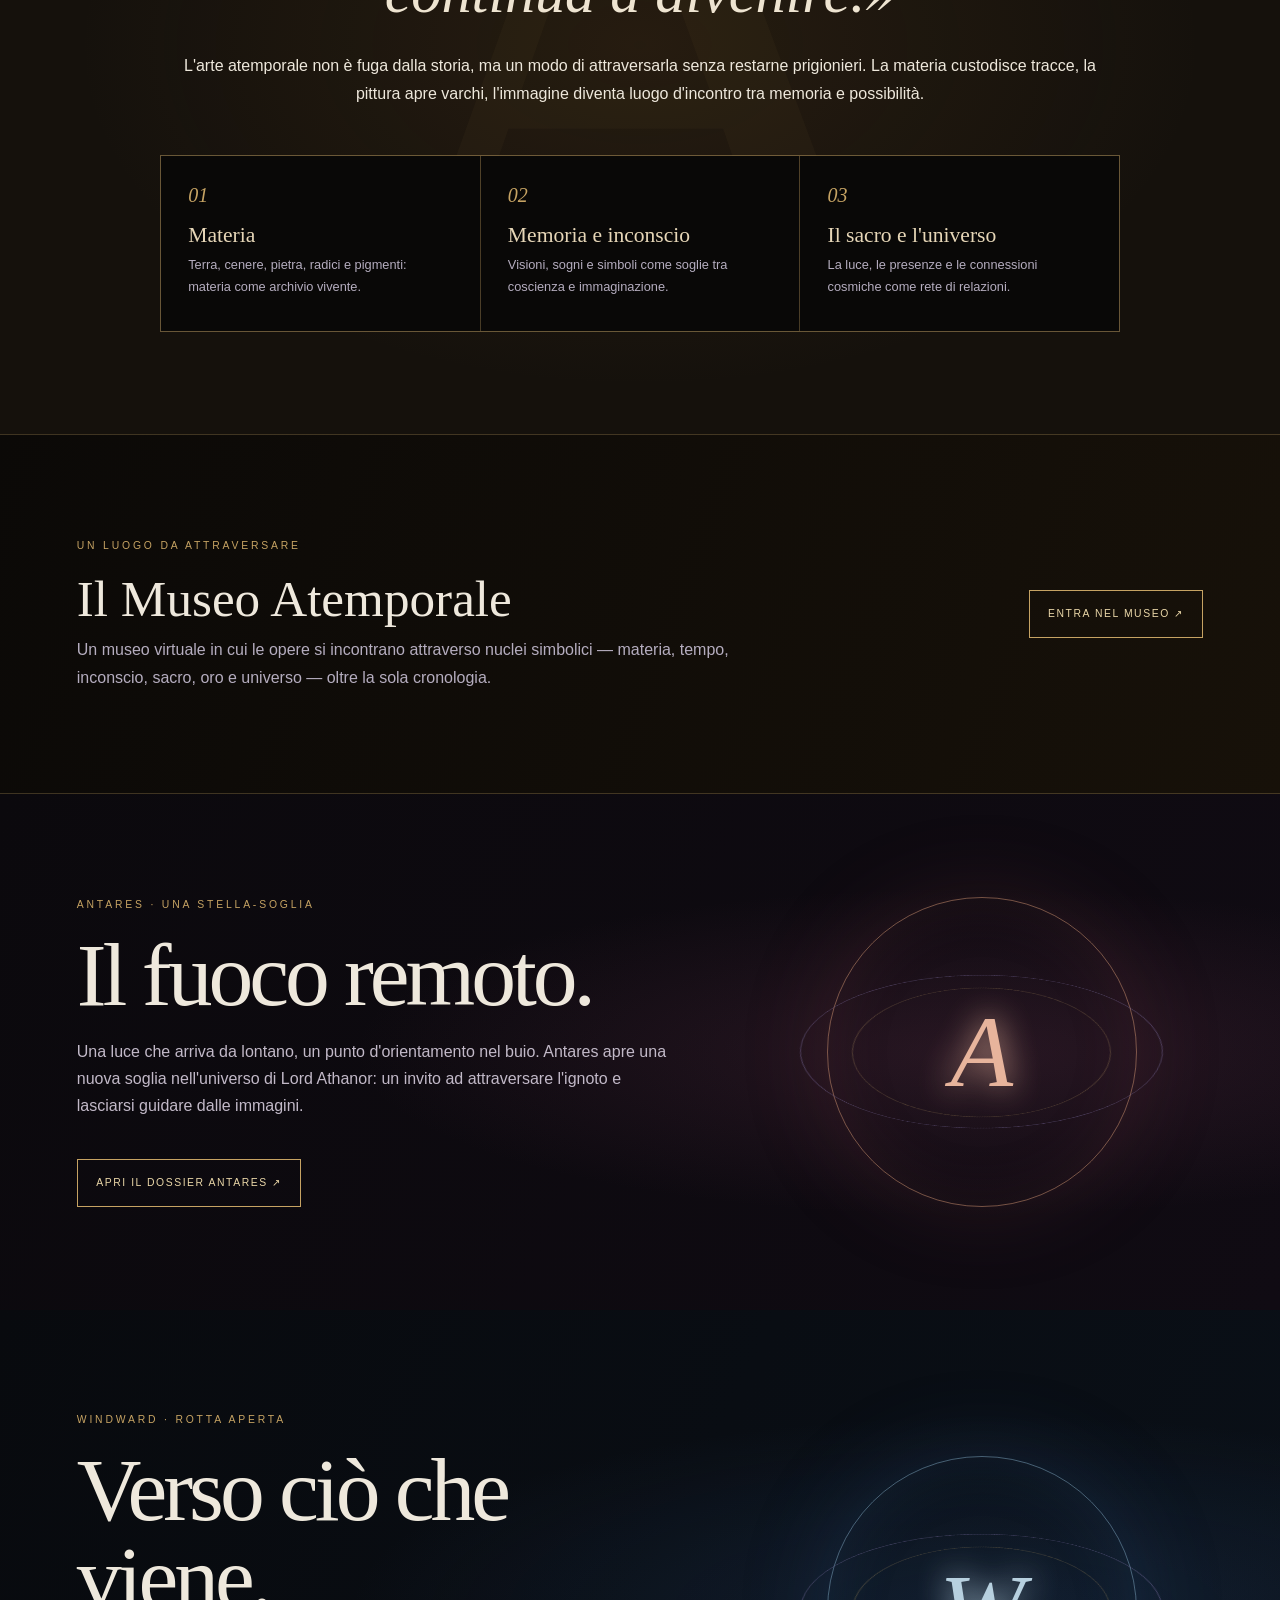
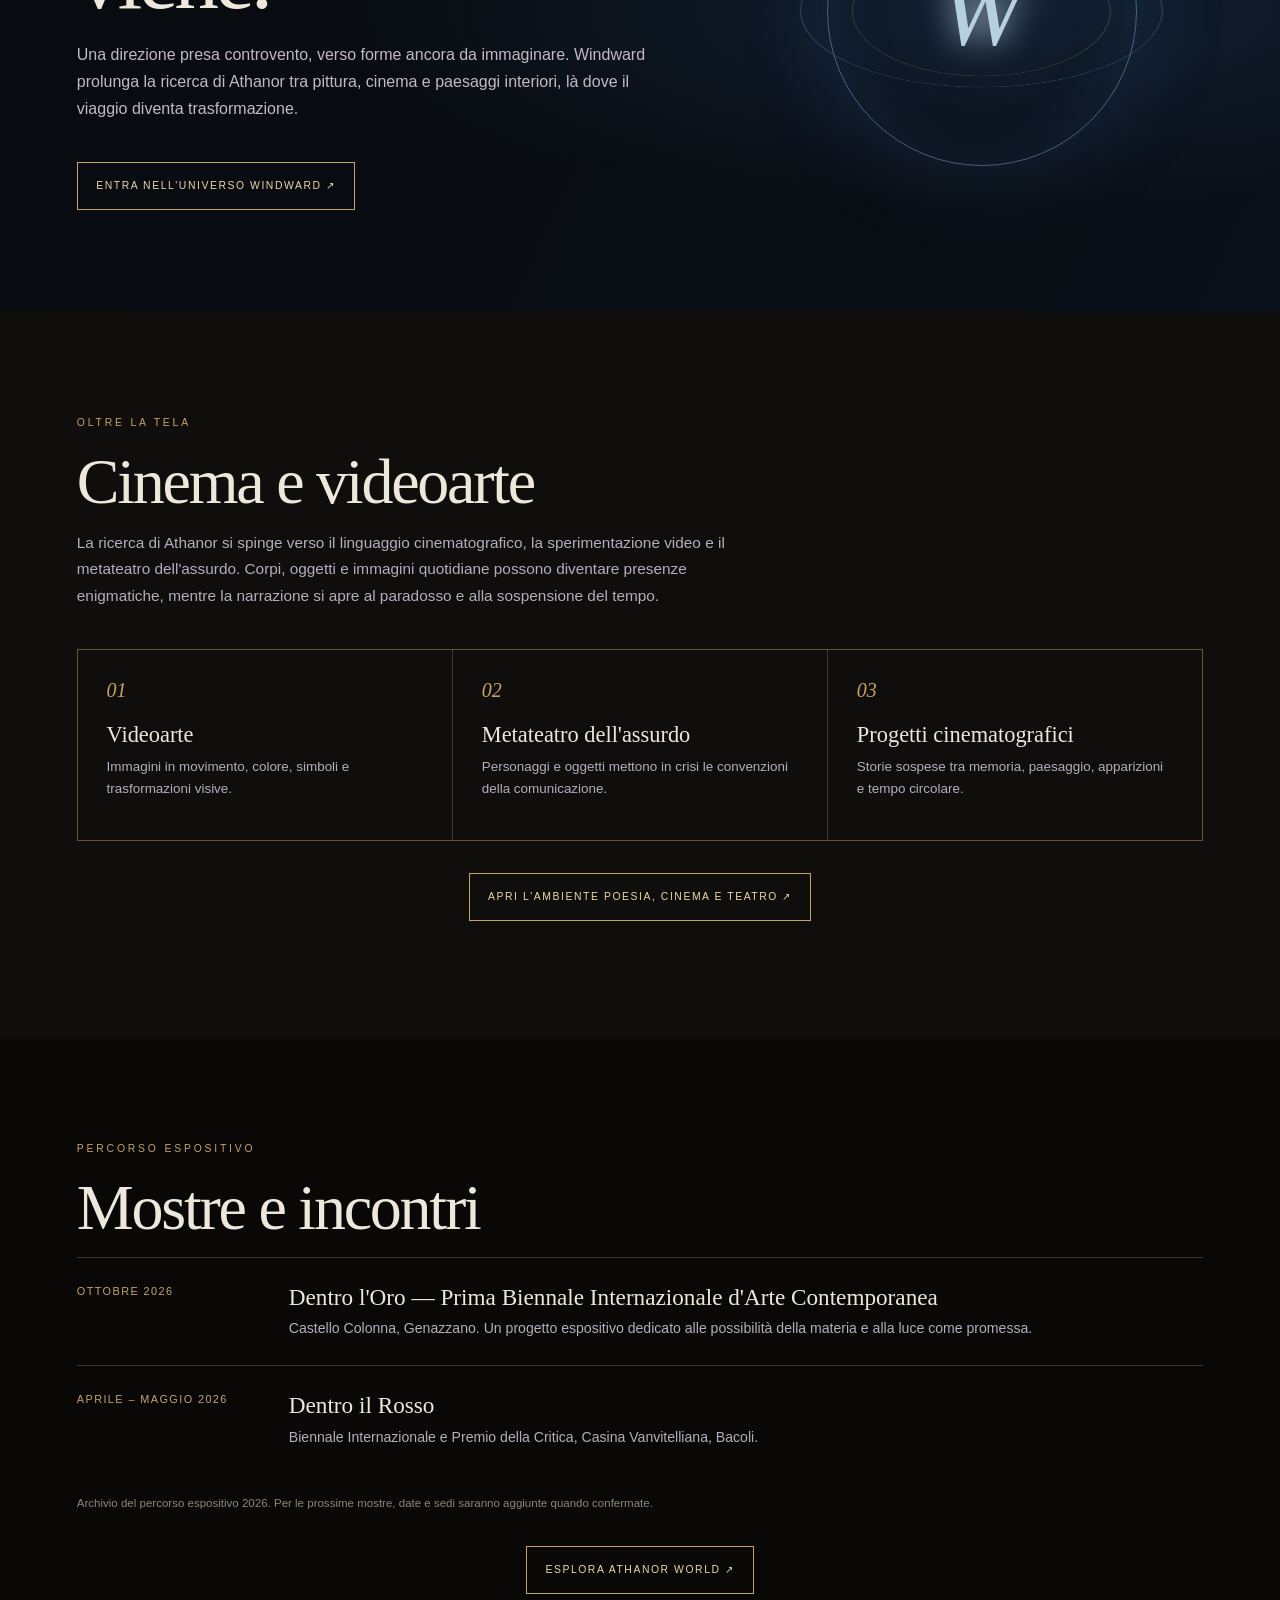
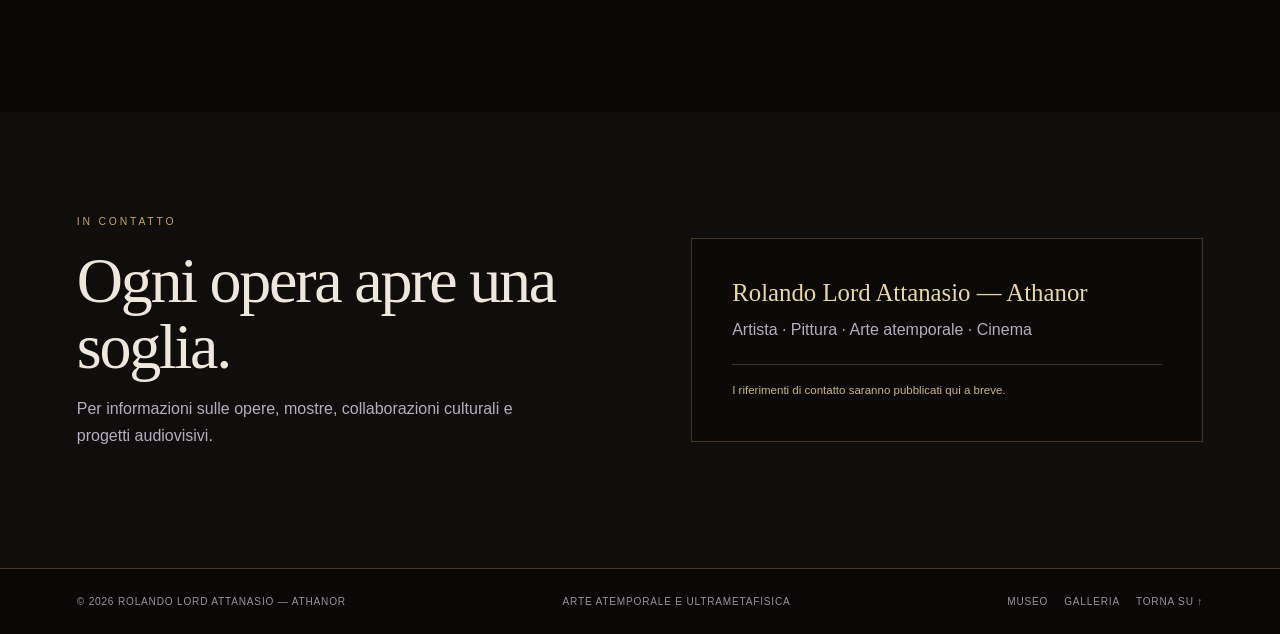
==== commit 940aa123: "Aggiornamento sito LORD ATHANOR" ====
--- a/index.html
+++ b/index.html
@@ -3,162 +3,430 @@
 <head>
   <meta charset="utf-8">
   <meta name="viewport" content="width=device-width, initial-scale=1">
-  <meta name="description" content="Sito ufficiale di Rolando Lord Attanasio — Athanor. Pittura, arte atemporale e ultrametafisica, cinema e ricerca artistica.">
-  <meta name="theme-color" content="#0a0908">
-  <title>Rolando Lord Attanasio — Athanor | Arte senza tempo</title>
+  <meta name="description" content="Rolando Lord Attanasio — Athanor. Un universo artistico senza tempo tra pittura, pensiero, cinema e poesia." data-i18n-content="home.meta.description">
+  <meta name="theme-color" content="#090807">
+  <meta property="og:type" content="website">
+  <meta property="og:title" content="LORD ATHANOR — The Art Beyond Time">
+  <meta property="og:description" content="Un universo artistico senza tempo tra pittura, pensiero, cinema e poesia." data-i18n-content="home.meta.description">
+  <meta property="og:locale" content="it_IT">
+  <meta name="twitter:card" content="summary_large_image">
+  <link rel="canonical" href="https://rol006007006.github.io/">
+  <link rel="alternate" hreflang="it" href="https://rol006007006.github.io/?lang=it">
+  <link rel="alternate" hreflang="en" href="https://rol006007006.github.io/?lang=en">
+  <link rel="alternate" hreflang="fr" href="https://rol006007006.github.io/?lang=fr">
+  <link rel="alternate" hreflang="es" href="https://rol006007006.github.io/?lang=es">
+  <link rel="alternate" hreflang="de" href="https://rol006007006.github.io/?lang=de">
+  <link rel="alternate" hreflang="zh" href="https://rol006007006.github.io/?lang=zh">
+  <title data-i18n="home.meta.title">Rolando Lord Attanasio — Athanor | Arte senza tempo</title>
   <style>
-    :root{--bg:#0a0908;--panel:#12100e;--gold:#c9a45b;--gold2:#f0d89a;--cream:#eee8dc;--muted:#b6ad9e;--line:rgba(201,164,91,.28);--serif:Georgia,"Times New Roman",serif;--sans:Arial,Helvetica,sans-serif}
-    *{box-sizing:border-box} html{scroll-behavior:smooth} body{margin:0;background:var(--bg);color:var(--cream);font-family:var(--sans);line-height:1.6}
-    a{color:inherit;text-decoration:none} button{font:inherit}
-    .topline{height:3px;background:linear-gradient(90deg,transparent,var(--gold),var(--gold2),var(--gold),transparent)}
-    header{position:absolute;top:3px;left:0;width:100%;z-index:5;padding:24px 5vw;display:flex;justify-content:space-between;align-items:center;border-bottom:1px solid rgba(255,255,255,.09)}
-    .brand{font-family:var(--serif);font-size:1.05rem;letter-spacing:.13em;text-transform:uppercase}.brand span{display:block;color:var(--gold);font: .63rem var(--sans);letter-spacing:.25em;margin-top:3px}
-    nav{display:flex;gap:25px;font-size:.73rem;text-transform:uppercase;letter-spacing:.13em;color:#e6dfd2} nav a{transition:color .2s} nav a:hover{color:var(--gold2)}
-    .menu-btn{display:none;background:none;border:1px solid var(--line);color:var(--cream);padding:8px 12px}
-    .hero{min-height:100vh;position:relative;display:grid;grid-template-columns:1.02fr .98fr;align-items:center;padding:145px 8vw 75px;overflow:hidden;background:radial-gradient(ellipse at 76% 45%,rgba(145,100,31,.18),transparent 40%),linear-gradient(115deg,#090807 0%,#0d0b09 56%,#17120b 100%)}
-    .hero:before{content:"";position:absolute;inset:0;background-image:linear-gradient(rgba(255,255,255,.018) 1px,transparent 1px),linear-gradient(90deg,rgba(255,255,255,.018) 1px,transparent 1px);background-size:56px 56px;mask-image:linear-gradient(to right,transparent,#000 75%);pointer-events:none}
-    .hero-copy{position:relative;z-index:2;max-width:690px}.eyebrow{color:var(--gold);font-size:.7rem;letter-spacing:.28em;text-transform:uppercase;margin-bottom:24px}
-    h1{font:clamp(3.1rem,7vw,7.3rem)/.92 var(--serif);font-weight:400;letter-spacing:-.045em;margin:0 0 25px;text-transform:uppercase}
-    h1 span{display:block;color:var(--gold2);font-style:italic;text-transform:none;font-size:.62em;letter-spacing:.01em;margin-top:17px}
-    .hero-sub{font-size:clamp(.85rem,1.3vw,1.08rem);letter-spacing:.2em;text-transform:uppercase;color:#d8c9aa;margin:0 0 25px}
-    .manifesto{font:italic clamp(1.15rem,2vw,1.55rem)/1.45 var(--serif);max-width:470px;color:#d4ccbe;margin:0 0 35px}
-    .buttons{display:flex;flex-wrap:wrap;gap:12px}.btn{display:inline-block;padding:14px 21px;border:1px solid var(--gold);font-size:.72rem;letter-spacing:.16em;text-transform:uppercase;transition:.25s}.btn.primary{background:var(--gold);color:#100d08}.btn:hover{background:var(--gold2);border-color:var(--gold2);color:#100d08}
-    .hero-art{position:relative;min-height:530px;display:flex;align-items:center;justify-content:center}
-    .art-frame{position:relative;width:min(100%,470px);aspect-ratio:4/4.5;border:1px solid rgba(226,190,113,.55);padding:12px;transform:rotate(1.2deg);box-shadow:0 35px 100px rgba(0,0,0,.55)}
-    .artwork-placeholder{height:100%;width:100%;position:relative;overflow:hidden;background:radial-gradient(ellipse at 48% 43%,#f3d27c 0%,#b78b37 17%,#4b3216 38%,#16100a 67%,#050505 100%)}
-    .artwork-placeholder:before{content:"";position:absolute;inset:-15%;background:repeating-conic-gradient(from 10deg at 50% 48%,rgba(255,220,135,.15) 0deg,transparent 4deg,rgba(0,0,0,.14) 8deg,transparent 13deg);filter:blur(2px);animation:slowspin 80s linear infinite}
-    .artwork-placeholder:after{content:"";position:absolute;width:42%;height:68%;left:29%;top:15%;border-radius:48% 48% 36% 36%;background:linear-gradient(90deg,#1c130b 0%,#5c411d 22%,#e4bf69 48%,#6b491c 64%,#160e08 100%);clip-path:polygon(36% 0,64% 0,75% 13%,72% 29%,84% 44%,100% 66%,87% 100%,12% 100%,0 67%,19% 43%,28% 27%,25% 13%);filter:drop-shadow(0 0 22px rgba(241,195,88,.4));opacity:.95}
-    .art-label{position:absolute;left:22px;right:22px;bottom:20px;z-index:2;text-align:center;text-shadow:0 2px 12px #000}.art-label strong{display:block;font:italic 1.55rem var(--serif);color:#f6d98f}.art-label small{display:block;margin-top:6px;font-size:.57rem;letter-spacing:.19em;text-transform:uppercase;color:#eee1c4}
-    .frame-caption{position:absolute;bottom:-31px;right:5px;color:var(--gold);font-size:.6rem;letter-spacing:.22em;text-transform:uppercase}
-    @keyframes slowspin{to{transform:rotate(360deg)}}
-    .scroll-note{position:absolute;bottom:24px;left:8vw;font-size:.62rem;letter-spacing:.22em;text-transform:uppercase;color:#8c8272;display:flex;gap:14px;align-items:center}.scroll-note:before{content:"";width:42px;height:1px;background:var(--gold)}
-    section{padding:105px 8vw}.section-kicker{font-size:.68rem;letter-spacing:.25em;text-transform:uppercase;color:var(--gold);margin:0 0 18px}
-    h2{font:clamp(2.3rem,4.3vw,4.7rem)/1.04 var(--serif);font-weight:400;letter-spacing:-.025em;margin:0 0 24px}
-    .intro{max-width:720px;color:var(--muted);font-size:1.04rem}
-    .about{display:grid;grid-template-columns:.75fr 1.25fr;gap:9vw;background:#100e0c;border-top:1px solid var(--line);border-bottom:1px solid var(--line)}
-    .about-mark{font:italic clamp(4rem,10vw,9rem)/.9 var(--serif);color:rgba(201,164,91,.17);align-self:center}
-    .about p{color:#c9c0b1;max-width:760px}.signature{font:italic 1.2rem var(--serif);color:var(--gold2);margin-top:25px}
-    .works-head{display:flex;justify-content:space-between;align-items:end;gap:30px;margin-bottom:38px}.works-head .intro{max-width:400px;font-size:.9rem}
-    .work-grid{display:grid;grid-template-columns:repeat(3,1fr);gap:18px}
-    .work-card{background:var(--panel);border:1px solid rgba(255,255,255,.08);transition:transform .3s,border-color .3s}.work-card:hover{transform:translateY(-5px);border-color:var(--line)}
-    .work-image{aspect-ratio:4/4.5;display:flex;align-items:end;padding:20px;position:relative;overflow:hidden;background:radial-gradient(ellipse at 50% 36%,#a98442,#3a2818 43%,#0b0907 78%)}
-    .work-image:before{content:"";position:absolute;inset:0;background:linear-gradient(140deg,transparent 30%,rgba(0,0,0,.6)),repeating-linear-gradient(25deg,transparent 0 13px,rgba(255,255,255,.025) 14px 15px)}
-    .work-image.blue{background:radial-gradient(ellipse at 50% 45%,#4d89a4,#172d42 44%,#080d14 80%)}
-    .work-image.red{background:radial-gradient(ellipse at 45% 40%,#c04c2c,#5c1715 45%,#100807 80%)}
-    .work-image.earth{background:radial-gradient(ellipse at 45% 40%,#a88b62,#4b3927 45%,#100d09 80%)}
-    .work-image span{position:relative;z-index:1;color:#fff0cb;font:italic 1.3rem var(--serif)}
-    .work-meta{padding:20px 20px 23px}.work-meta h3{font:1.35rem var(--serif);font-weight:400;margin:0 0 7px}.work-meta p{color:#a69b8a;font-size:.76rem;margin:0;letter-spacing:.06em}
-    .manifesto-section{background:#17120b;position:relative;overflow:hidden;text-align:center}.manifesto-section:before{content:"A";position:absolute;left:50%;top:50%;transform:translate(-50%,-52%);font:45rem/.8 var(--serif);color:rgba(201,164,91,.035);pointer-events:none}
-    .manifesto-inner{position:relative;max-width:920px;margin:auto}.manifesto-inner blockquote{font:italic clamp(1.8rem,4vw,3.8rem)/1.25 var(--serif);margin:20px 0 28px;color:#f0e5cf}.manifesto-inner p{color:#aa9b82;max-width:610px;margin:0 auto}
-    .areas{display:grid;grid-template-columns:repeat(3,1fr);gap:1px;background:var(--line);border:1px solid var(--line);margin-top:38px}.area{background:var(--bg);padding:28px 25px;min-height:190px}.area .number{color:var(--gold);font:italic 1.3rem var(--serif)}.area h3{font:1.5rem var(--serif);font-weight:400;margin:15px 0 8px}.area p{color:var(--muted);font-size:.88rem;margin:0}
-    .events{background:#100e0c}.event-row{display:grid;grid-template-columns:180px 1fr;gap:30px;padding:25px 0;border-top:1px solid var(--line)}.event-date{color:var(--gold);font-size:.7rem;letter-spacing:.14em;text-transform:uppercase}.event-row h3{font:1.55rem var(--serif);font-weight:400;margin:0 0 5px}.event-row p{margin:0;color:var(--muted);font-size:.9rem}
-    .contact{display:grid;grid-template-columns:1fr 1fr;gap:8vw;align-items:center}.contact-box{border:1px solid var(--line);padding:35px}.contact-box p{color:var(--muted)}.contact-box a{color:var(--gold2);border-bottom:1px solid var(--line);padding-bottom:3px}
-    footer{padding:25px 8vw;border-top:1px solid var(--line);display:flex;justify-content:space-between;gap:20px;color:#81796d;font-size:.68rem;letter-spacing:.08em;text-transform:uppercase}
-    .note{font-size:.72rem;color:#8c8170;margin-top:18px}
-    @media(max-width:850px){header{padding:18px 5vw}.menu-btn{display:block}nav{display:none;position:absolute;top:100%;left:0;right:0;padding:20px 5vw;background:#0b0908;border-bottom:1px solid var(--line);flex-direction:column;gap:17px}nav.open{display:flex}.hero{grid-template-columns:1fr;padding:145px 7vw 80px}.hero-art{min-height:420px;margin-top:25px}.art-frame{width:min(83%,410px)}.scroll-note{left:7vw}.about{grid-template-columns:1fr;gap:10px}.about-mark{font-size:4rem}.work-grid{grid-template-columns:repeat(2,1fr)}.works-head{display:block}.areas{grid-template-columns:1fr}.area{min-height:auto}.contact{grid-template-columns:1fr}section{padding:75px 7vw}}
-    @media(max-width:540px){.brand{font-size:.86rem}h1{font-size:3.25rem}.hero-art{min-height:350px}.work-grid{grid-template-columns:1fr}.work-image{aspect-ratio:5/4}.event-row{grid-template-columns:1fr;gap:7px}footer{flex-direction:column}section{padding:65px 6vw}.contact-box{padding:24px}}
-    @media(prefers-reduced-motion:reduce){html{scroll-behavior:auto}*,*:before,*:after{animation:none!important;transition:none!important}}
-  
-    .home-photo-frame{width:min(100%,700px);aspect-ratio:3/2;padding:10px;border:1px solid rgba(226,190,113,.65);background:#100d08;box-shadow:0 35px 100px rgba(0,0,0,.55);transform:rotate (-4deg)}
-    .home-portrait{display:block;width:100%;height:100%;object-fit:cover;object-position:center;transform:rotate(-3deg) scale(1.08)}
-    .work-card{overflow:hidden}
-    .work-image.real-image{height:auto;aspect-ratio:1/1;background:#080706;padding:10px;display:flex;align-items:center;justify-content:center}
-    .work-image.real-image img{width:100%;height:100%;object-fit:contain;display:block}
-    .gallery-cta{margin-top:28px;text-align:center}
-    .gallery-cta .btn{display:inline-block}
-
+    :root {
+      color-scheme: dark;
+      --night: #090807;
+      --night-soft: #100e0b;
+      --panel: #15120f;
+      --gold: #c1a064;
+      --gold-light: #ead7a8;
+      --bronze: #765638;
+      --violet: #77669b;
+      --blue: #547a9b;
+      --ivory: #eee8dc;
+      --muted: #b2a99b;
+      --line: rgba(193, 160, 100, .28);
+      --serif: Georgia, "Times New Roman", serif;
+      --sans: Arial, Helvetica, sans-serif;
+      --gutter: clamp(1.25rem, 6vw, 6.5rem);
+    }
+    * { box-sizing: border-box; }
+    html { scroll-behavior: smooth; scroll-padding-top: 6.5rem; }
+    body { margin: 0; background: var(--night); color: var(--ivory); font: 16px/1.7 var(--sans); }
+    body, button, a { -webkit-tap-highlight-color: transparent; }
+    a { color: inherit; text-decoration: none; }
+    button { color: inherit; font: inherit; }
+    img { max-width: 100%; }
+    ::selection { color: var(--night); background: var(--gold-light); }
+    .topline { height: 3px; background: linear-gradient(90deg, transparent, var(--bronze), var(--gold-light), var(--bronze), transparent); }
+
+    .site-header { position: sticky; top: 0; z-index: 20; background: rgba(9, 8, 7, .92); border-bottom: 1px solid rgba(255,255,255,.08); backdrop-filter: blur(16px); }
+    .header-inner { min-height: 78px; padding: 0 var(--gutter); display: flex; align-items: center; justify-content: space-between; gap: 2rem; }
+    .brand { display: inline-flex; flex-direction: column; font: 1rem/1.2 var(--serif); letter-spacing: .13em; text-transform: uppercase; white-space: nowrap; }
+    .brand span { margin-top: .35rem; color: var(--gold); font: .59rem/1.2 var(--sans); letter-spacing: .25em; }
+    .site-nav { display: flex; align-items: center; gap: clamp(1rem, 2.25vw, 2rem); color: #ddd4c5; font-size: .68rem; letter-spacing: .14em; text-transform: uppercase; }
+    .site-nav a { padding: .6rem 0; transition: color .2s ease; }
+    .site-nav a:hover, .site-nav a:focus-visible { color: var(--gold-light); }
+    .site-nav .nav-gallery { color: var(--gold-light); border-bottom: 1px solid var(--gold); }
+    .menu-toggle { display: none; border: 1px solid var(--line); background: transparent; padding: .6rem .8rem; color: var(--gold-light); font-size: .7rem; letter-spacing: .12em; text-transform: uppercase; cursor: pointer; }
+
+    .hero { min-height: min(900px, calc(100svh - 78px)); padding: clamp(4.5rem, 9vw, 8rem) var(--gutter) clamp(5rem, 8vw, 7rem); position: relative; isolation: isolate; display: grid; grid-template-columns: minmax(0, 1fr) minmax(320px, .92fr); align-items: center; gap: clamp(2.5rem, 6vw, 6rem); overflow: hidden; background: radial-gradient(ellipse at 78% 49%, rgba(64, 74, 133, .2), transparent 31%), radial-gradient(ellipse at 82% 52%, rgba(114, 68, 128, .2), transparent 46%), linear-gradient(112deg, #07070a 0%, #0c0a10 57%, #100d17 100%); }
+    .hero::before { content: ""; position: absolute; z-index: -1; inset: 0; opacity: .32; background-image: radial-gradient(1px 1px at 8% 18%,#fff 98%,transparent),radial-gradient(1px 1px at 18% 72%,#d7c9f2 98%,transparent),radial-gradient(2px 2px at 36% 26%,#cdbbff 98%,transparent),radial-gradient(1px 1px at 57% 16%,#fff 98%,transparent),radial-gradient(1px 1px at 92% 21%,#fff 98%,transparent),radial-gradient(1px 1px at 69% 82%,#d4dcff 98%,transparent),radial-gradient(1px 1px at 42% 86%,#fff 98%,transparent),radial-gradient(1px 1px at 13% 47%,#d4dcff 98%,transparent); background-size: 430px 370px; pointer-events: none; }
+    .hero::after { content: ""; position: absolute; z-index: -1; inset: 0; background: radial-gradient(420px circle at var(--glow-x, 72%) var(--glow-y, 48%), rgba(146,113,202,.12), transparent 72%); opacity: .9; pointer-events: none; }
+    .portal-orbit { position: absolute; z-index: -1; top: 51%; left: 76%; width: min(58vw, 770px); aspect-ratio: 1; border: 1px solid rgba(186,158,208,.26); border-radius: 50%; box-shadow: 0 0 65px rgba(83,78,153,.12), inset 0 0 65px rgba(109,75,139,.09); transform: translate(calc(-50% + var(--shift-x, 0px)), calc(-50% + var(--shift-y, 0px))); transition: transform .35s ease-out; pointer-events: none; animation: portal-breathe 12s ease-in-out infinite; }
+    .portal-orbit::before, .portal-orbit::after { content: ""; position: absolute; inset: 5.5%; border: 1px solid rgba(197,169,116,.34); border-radius: 50%; transform: rotateX(63deg) rotate(-24deg); box-shadow: 0 0 28px rgba(193,160,100,.09); }
+    .portal-orbit::after { inset: 13%; border-color: rgba(119,102,155,.45); transform: rotateX(68deg) rotate(28deg); }
+    @keyframes portal-breathe { 0%,100% { opacity: .6; filter: hue-rotate(0); } 50% { opacity: 1; filter: hue-rotate(20deg); } }
+    .hero-copy { position: relative; z-index: 2; max-width: 670px; }
+    .eyebrow, .section-kicker { margin: 0 0 1.15rem; color: var(--gold); font-size: .65rem; letter-spacing: .27em; line-height: 1.5; text-transform: uppercase; }
+    h1, h2, h3, p { margin-top: 0; }
+    .hero h1 { margin: 0; font: clamp(3.5rem, 8.6vw, 8.2rem)/.83 var(--serif); font-weight: 400; letter-spacing: -.065em; text-transform: uppercase; text-shadow: 0 8px 50px rgba(0,0,0,.65); }
+    .hero h1 span { display: block; margin: 1.1rem 0 0 .08em; color: var(--gold-light); font-size: .49em; font-style: italic; letter-spacing: -.015em; text-transform: none; }
+    .hero h1 span.title-main { margin: 0; color: var(--ivory); font-size: 1em; font-style: normal; letter-spacing: inherit; text-transform: uppercase; }
+    .hero-subtitle { max-width: 36rem; margin: 2rem 0 1.25rem; color: #d6c7a9; font-size: clamp(.72rem, 1.15vw, .88rem); letter-spacing: .19em; line-height: 1.8; text-transform: uppercase; }
+    .hero-manifesto { max-width: 32rem; margin: 0; color: #ded6c8; font: italic clamp(1.35rem, 2.4vw, 2rem)/1.42 var(--serif); }
+    .hero-actions { display: flex; flex-wrap: wrap; align-items: center; gap: .85rem; margin-top: 2rem; }
+    .button { min-height: 48px; display: inline-flex; justify-content: center; align-items: center; padding: .8rem 1.15rem; border: 1px solid var(--gold); color: var(--gold-light); font-size: .65rem; letter-spacing: .15em; text-align: center; text-transform: uppercase; transition: background .2s, color .2s, border-color .2s; }
+    .button:hover, .button:focus-visible { border-color: var(--gold-light); background: var(--gold-light); color: var(--night); }
+    .button.primary { background: var(--gold); color: var(--night); }
+    .button.primary:hover, .button.primary:focus-visible { background: var(--gold-light); }
+    .hero-portrait-wrap { position: relative; z-index: 1; width: min(100%, 550px); justify-self: center; padding: 13px; border: 1px solid rgba(221, 187, 117, .58); background: rgba(16, 13, 9, .76); box-shadow: 0 30px 90px rgba(0,0,0,.52), 0 0 80px rgba(79,71,139,.15); transform: translate(var(--portrait-x, 0px),var(--portrait-y, 0px)) rotate(1deg); transition: transform .4s ease-out; }
+    .hero-portrait-wrap::before { content: ""; position: absolute; inset: 26px; border: 1px solid rgba(234,215,168,.25); pointer-events: none; }
+    .hero-portrait { display: block; width: 100%; aspect-ratio: 3 / 2; object-fit: cover; object-position: center 46%; filter: saturate(.82) contrast(1.04); }
+    .portrait-caption { display: flex; justify-content: space-between; gap: 1rem; padding: .9rem .25rem .15rem; color: #c4b18c; font-size: .58rem; letter-spacing: .15em; text-transform: uppercase; }
+    .hero-index { position: absolute; right: var(--gutter); bottom: 1.4rem; color: #8e8069; font: italic .8rem var(--serif); letter-spacing: .1em; }
+
+    .section { padding: clamp(4.5rem, 8vw, 8rem) var(--gutter); }
+    .section-heading { max-width: 760px; margin-bottom: 2.6rem; }
+    .section-heading h2, h2.section-heading, .about-copy h2, .research-copy h2, .contact-copy h2 { margin: 0 0 1rem; font: 400 clamp(2.4rem, 5vw, 5rem)/1.02 var(--serif); letter-spacing: -.035em; }
+    .section-heading h2 em, .about-copy h2 em { color: var(--gold-light); font-weight: 400; }
+    .section-intro { max-width: 690px; margin: 0; color: var(--muted); font-size: .96rem; }
+
+    .universe-map { position: relative; overflow: hidden; background: radial-gradient(ellipse at 50% 0%,rgba(73,72,133,.16),transparent 55%), #0b090c; }
+    .universe-map::before { content: ""; position: absolute; inset: 0; opacity: .22; background-image: radial-gradient(1px 1px at 11% 18%,#fff 98%,transparent),radial-gradient(1px 1px at 74% 31%,#d4c8f7 98%,transparent),radial-gradient(1px 1px at 88% 79%,#fff 98%,transparent),radial-gradient(2px 2px at 42% 72%,#c2b4f4 98%,transparent); background-size: 380px 300px; pointer-events: none; }
+    .universe-map > * { position: relative; }
+    .portal-grid { display: grid; grid-template-columns: repeat(6,minmax(0,1fr)); gap: 1rem; }
+    .portal-card { min-height: 255px; position: relative; display: flex; flex-direction: column; justify-content: end; overflow: hidden; padding: 1.5rem; border: 1px solid rgba(195,169,222,.24); background: linear-gradient(160deg,rgba(75,71,132,.38),rgba(12,10,16,.96) 72%); transition: border-color .3s, transform .3s, box-shadow .3s; }
+    .portal-card:nth-child(1), .portal-card:nth-child(2) { grid-column: span 3; }
+    .portal-card:nth-child(3), .portal-card:nth-child(4), .portal-card:nth-child(5) { grid-column: span 2; min-height: 215px; }
+    .portal-card::before { content: ""; position: absolute; width: 180px; height: 180px; top: -70px; right: -35px; border: 1px solid rgba(212,188,236,.28); border-radius: 50%; box-shadow: 0 0 38px rgba(92,86,167,.2), inset 0 0 32px rgba(119,102,155,.15); transition: transform .5s ease; }
+    .portal-card::after { content: ""; position: absolute; inset: 0; opacity: .25; background: radial-gradient(1px 1px at 20% 30%,#fff 98%,transparent),radial-gradient(1px 1px at 62% 56%,#d5c9f7 98%,transparent),radial-gradient(1px 1px at 85% 23%,#fff 98%,transparent); pointer-events: none; }
+    .portal-card:hover, .portal-card:focus-visible { z-index: 1; border-color: rgba(234,215,168,.72); box-shadow: 0 16px 50px rgba(47,37,80,.3); transform: translateY(-4px); }
+    .portal-card:hover::before { transform: scale(1.12) rotate(18deg); }
+    .portal-card .portal-number { position: relative; z-index: 1; margin-bottom: .6rem; color: var(--gold); font: italic 1rem var(--serif); }
+    .portal-card h3 { position: relative; z-index: 1; margin: 0 0 .4rem; color: #f0e6d2; font: 400 clamp(1.35rem,2vw,1.8rem)/1.15 var(--serif); }
+    .portal-card p { position: relative; z-index: 1; max-width: 29rem; margin: 0; color: #b8afc5; font-size: .77rem; }
+    .portal-card .portal-enter { position: relative; z-index: 1; margin-top: 1.1rem; color: var(--gold-light); font-size: .59rem; letter-spacing: .16em; text-transform: uppercase; }
+    .portal-card.art-portal { background: linear-gradient(160deg,rgba(129,82,48,.34),rgba(12,10,16,.96) 72%); }
+    .portal-card.museum-portal { background: linear-gradient(160deg,rgba(80,62,112,.4),rgba(12,10,16,.96) 72%); }
+    .portal-card.antares-portal { background: linear-gradient(160deg,rgba(142,76,48,.36),rgba(12,10,16,.96) 72%); }
+    .portal-card.thought-portal { background: linear-gradient(160deg,rgba(60,69,123,.4),rgba(12,10,16,.96) 72%); }
+    .portal-card.windward-portal { background: linear-gradient(160deg,rgba(44,90,119,.42),rgba(12,10,16,.96) 72%); }
+    .portal-chapter { min-height: 430px; display: grid; grid-template-columns: 1fr minmax(230px,.7fr); align-items: center; gap: 4vw; position: relative; overflow: hidden; }
+    .portal-chapter h2 { max-width: 780px; margin: 0 0 1.2rem; font: 400 clamp(3rem,7vw,6.5rem)/.98 var(--serif); letter-spacing: -.045em; }
+    .portal-chapter p:not(.section-kicker) { max-width: 600px; color: #c2b9c8; }
+    .chapter-mark { width: min(25vw,310px); aspect-ratio: 1; justify-self: center; display: grid; place-items: center; position: relative; border: 1px solid rgba(228,203,159,.42); border-radius: 50%; color: rgba(234,215,168,.88); font: italic clamp(3.5rem,8vw,6.5rem)/1 var(--serif); text-shadow: 0 0 32px currentColor; box-shadow: 0 0 70px rgba(86,75,157,.16), inset 0 0 60px rgba(113,77,134,.12); }
+    .chapter-mark::before, .chapter-mark::after { content: ""; position: absolute; inset: -9%; border: 1px solid rgba(133,119,177,.42); border-radius: 50%; transform: rotateX(65deg) rotate(-20deg); }
+    .chapter-mark::after { inset: 8%; border-color: rgba(193,160,100,.28); transform: rotateX(60deg) rotate(24deg); }
+    .antares-chapter { background: radial-gradient(ellipse at 76% 50%,rgba(120,60,88,.24),transparent 45%),linear-gradient(115deg,#0b090d,#100b13); }
+    .antares-chapter .chapter-mark { color: #e7b49c; border-color: rgba(222,156,121,.5); box-shadow: 0 0 90px rgba(130,58,68,.2),inset 0 0 60px rgba(130,58,68,.15); }
+    .windward-chapter { background: radial-gradient(ellipse at 78% 50%,rgba(45,85,137,.23),transparent 46%),linear-gradient(115deg,#080a0e,#0a1018); }
+    .windward-chapter .chapter-mark { color: #b7d0df; border-color: rgba(131,176,205,.5); box-shadow: 0 0 90px rgba(52,91,147,.22),inset 0 0 60px rgba(56,101,149,.15); }
+    .chapter-cta { margin-top: 1.5rem; }
+
+    .about { display: grid; grid-template-columns: minmax(200px, .7fr) minmax(0, 1.3fr); gap: clamp(2rem, 8vw, 8rem); align-items: center; background: var(--night-soft); border-top: 1px solid var(--line); border-bottom: 1px solid var(--line); }
+    .about-mark { color: rgba(193,160,100,.19); font: italic clamp(4rem, 10vw, 9rem)/.9 var(--serif); letter-spacing: -.08em; }
+    .about-copy { max-width: 780px; }
+    .about-copy p:not(.section-kicker) { color: #c8c0b3; }
+    .signature { margin: 1.8rem 0 0; color: var(--gold-light); font: italic 1.15rem var(--serif); }
+
+    .works { background: var(--night); }
+    .works-heading { display: flex; align-items: end; justify-content: space-between; gap: 2rem; }
+    .works-heading .section-heading { margin-bottom: 2.4rem; }
+    .works-heading .section-intro { max-width: 380px; padding-bottom: 2.5rem; font-size: .87rem; }
+    .work-grid { display: grid; grid-template-columns: repeat(3, minmax(0, 1fr)); gap: clamp(1rem, 2.2vw, 1.8rem); }
+    .work-card { min-width: 0; background: #100e0c; border: 1px solid rgba(255,255,255,.085); transition: transform .3s ease, border-color .3s ease; }
+    .work-card:hover { transform: translateY(-5px); border-color: var(--line); }
+    .work-image { position: relative; display: grid; place-items: center; min-height: 260px; aspect-ratio: 4 / 4.5; overflow: hidden; background: #090807; }
+    .work-image::after { content: ""; position: absolute; inset: 0; border: 10px solid rgba(9,8,7,.16); pointer-events: none; }
+    .work-image img { display: block; width: 100%; height: 100%; object-fit: cover; transition: transform .55s ease; }
+    .work-card:hover .work-image img { transform: scale(1.035); }
+    .work-caption { padding: 1.2rem 1.25rem 1.4rem; border-top: 1px solid var(--line); }
+    .work-caption h3 { margin: 0 0 .35rem; color: var(--gold-light); font: 400 1.35rem/1.2 var(--serif); }
+    .work-caption p { margin: 0; color: #a99f90; font-size: .68rem; letter-spacing: .055em; }
+    .gallery-link { margin-top: 2rem; text-align: center; }
+    .other-works { display: grid; grid-template-columns: repeat(3, minmax(0,1fr)); margin-top: 3.2rem; border-top: 1px solid var(--line); border-bottom: 1px solid var(--line); }
+    .other-work { padding: 1.25rem 1.4rem; }
+    .other-work + .other-work { border-left: 1px solid var(--line); }
+    .other-work h3 { margin: 0 0 .35rem; color: #dfd2b7; font: 400 1.1rem var(--serif); }
+    .other-work p { margin: 0; color: #9b9182; font-size: .7rem; }
+
+    .research { position: relative; overflow: hidden; background: radial-gradient(ellipse at 50% 50%, rgba(121,82,35,.17), transparent 62%), #15110c; text-align: center; }
+    .research::before { content: "A"; position: absolute; top: 50%; left: 50%; color: rgba(193,160,100,.035); font: 52rem/.8 var(--serif); transform: translate(-50%,-51%); pointer-events: none; }
+    .research-copy { position: relative; max-width: 960px; margin: auto; }
+    .research-copy blockquote { margin: 1.5rem auto; color: #eee4d1; font: italic clamp(1.9rem, 4.7vw, 4rem)/1.22 var(--serif); }
+    .research-copy > p:last-child { max-width: 680px; margin: auto; color: #b6a990; }
+    .research-areas { display: grid; grid-template-columns: repeat(3,1fr); gap: 1px; margin-top: 3rem; border: 1px solid var(--line); background: var(--line); text-align: left; }
+    .research-area { min-height: 175px; padding: 1.7rem; background: var(--night); }
+    .research-area span { color: var(--gold); font: italic 1.25rem var(--serif); }
+    .research-area h3 { margin: .8rem 0 .4rem; color: #e6d6b7; font: 400 1.35rem var(--serif); }
+    .research-area p { margin: 0; color: var(--muted); font-size: .8rem; }
+
+    .museum { display: grid; grid-template-columns: 1fr auto; align-items: center; gap: 2rem; background: linear-gradient(110deg, #0b0907, #171109); border-top: 1px solid var(--line); border-bottom: 1px solid var(--line); }
+    .museum h2 { margin: 0 0 .7rem; font: 400 clamp(2.2rem, 4vw, 3.8rem)/1.05 var(--serif); }
+    .museum p:last-child { max-width: 680px; margin: 0; color: var(--muted); }
+
+    .cinema { background: #100e0c; }
+    .cinema-grid { display: grid; grid-template-columns: repeat(3,1fr); gap: 1px; margin-top: 2.5rem; border: 1px solid var(--line); background: var(--line); }
+    .cinema-card { min-height: 190px; padding: 1.8rem; background: #100e0c; }
+    .cinema-card .number { color: var(--gold); font: italic 1.25rem var(--serif); }
+    .cinema-card h3 { margin: 1rem 0 .5rem; font: 400 1.4rem var(--serif); }
+    .cinema-card p { margin: 0; color: var(--muted); font-size: .84rem; }
+
+    .events { background: var(--night); }
+    .event-row { display: grid; grid-template-columns: 180px minmax(0,1fr); gap: 2rem; padding: 1.5rem 0; border-top: 1px solid var(--line); }
+    .event-date { color: var(--gold); font-size: .68rem; letter-spacing: .13em; text-transform: uppercase; }
+    .event-row h3 { margin: 0 0 .35rem; font: 400 1.45rem/1.3 var(--serif); }
+    .event-row p { margin: 0; color: var(--muted); font-size: .88rem; }
+    .event-note { margin: 1.25rem 0 0; color: #8f8576; font-size: .72rem; }
+
+    .contact { display: grid; grid-template-columns: 1fr 1fr; gap: 8vw; align-items: center; background: #100e0c; }
+    .contact-copy > p:last-child { max-width: 470px; color: var(--muted); }
+    .contact-box { padding: clamp(1.5rem, 4vw, 2.5rem); border: 1px solid var(--line); background: rgba(9,8,7,.48); }
+    .contact-box h3 { margin: 0 0 .6rem; color: var(--gold-light); font: 400 1.55rem var(--serif); }
+    .contact-box p { margin: 0; color: var(--muted); }
+    .contact-box .contact-status { margin-top: 1.3rem; padding-top: 1rem; border-top: 1px solid var(--line); color: #c8b48a; font-size: .72rem; }
+    .site-footer { display: flex; justify-content: space-between; align-items: center; gap: 1.5rem; padding: 1.6rem var(--gutter); border-top: 1px solid var(--line); color: #8f8678; font-size: .65rem; letter-spacing: .08em; text-transform: uppercase; }
+    .footer-links { display: flex; gap: 1.2rem; }
+    .footer-links a:hover, .footer-links a:focus-visible { color: var(--gold-light); }
+    :focus-visible { outline: 2px solid var(--gold-light); outline-offset: 4px; }
+
+    @media (max-width: 950px) {
+      .menu-toggle { display: inline-flex; align-items: center; gap: .5rem; }
+      .site-nav { display: none; position: absolute; top: 100%; left: 0; right: 0; padding: 1.1rem var(--gutter) 1.4rem; flex-direction: column; align-items: stretch; gap: .2rem; background: rgba(9,8,7,.98); border-bottom: 1px solid var(--line); }
+      .site-nav.is-open { display: flex; }
+      .site-nav a { padding: .75rem 0; }
+      .site-nav .nav-gallery { width: fit-content; }
+      .hero { grid-template-columns: 1fr 1fr; gap: 2rem; }
+      .hero h1 { font-size: clamp(3.4rem, 9vw, 6rem); }
+      .hero-portrait-wrap { width: min(100%, 440px); }
+      .portal-orbit { left: 76%; width: min(72vw,680px); }
+      .portal-grid { grid-template-columns: repeat(2,minmax(0,1fr)); }
+      .portal-card:nth-child(n) { grid-column: span 1; min-height: 220px; }
+      .portal-card:last-child { grid-column: span 2; }
+      .portal-chapter { min-height: 380px; }
+      .work-grid { grid-template-columns: repeat(2,minmax(0,1fr)); }
+      .work-card:last-child { display: none; }
+    }
+    @media (max-width: 650px) {
+      html { scroll-padding-top: 5.5rem; }
+      .header-inner { min-height: 68px; }
+      .brand { font-size: .86rem; }
+      .brand span { font-size: .53rem; }
+      .hero { min-height: auto; grid-template-columns: 1fr; gap: 2.5rem; padding-top: 5rem; padding-bottom: 5rem; }
+      .hero h1 { font-size: clamp(3.35rem, 15vw, 5.4rem); }
+      .hero-subtitle { margin-top: 1.5rem; }
+      .hero-portrait-wrap { width: min(100%, 470px); }
+      .portal-orbit { top: 69%; left: 50%; width: min(110vw,620px); }
+      .portrait-caption { font-size: .5rem; }
+      .hero-index { bottom: 1rem; }
+      .section { padding-top: 4.5rem; padding-bottom: 4.5rem; }
+      .portal-grid { grid-template-columns: 1fr; }
+      .portal-card:nth-child(n) { grid-column: span 1; min-height: 195px; }
+      .portal-chapter { min-height: auto; grid-template-columns: 1fr; gap: 2rem; }
+      .portal-chapter .chapter-mark { width: min(52vw,250px); grid-row: 1; }
+      .chapter-copy { grid-row: 2; }
+      .about { grid-template-columns: 1fr; gap: .7rem; }
+      .about-mark { font-size: 4.4rem; }
+      .works-heading { display: block; }
+      .works-heading .section-heading { margin-bottom: .8rem; }
+      .works-heading .section-intro { padding-bottom: 1.7rem; }
+      .work-grid { grid-template-columns: 1fr; gap: 1rem; }
+      .work-card:last-child { display: block; }
+      .work-image { min-height: 0; aspect-ratio: 1 / 1; }
+      .other-works { grid-template-columns: 1fr; }
+      .other-work { padding: 1rem .3rem; }
+      .other-work + .other-work { border-top: 1px solid var(--line); border-left: 0; }
+      .research-areas, .cinema-grid { grid-template-columns: 1fr; }
+      .research-area, .cinema-card { min-height: auto; }
+      .museum { grid-template-columns: 1fr; }
+      .museum .button { justify-self: start; }
+      .event-row { grid-template-columns: 1fr; gap: .4rem; }
+      .contact { grid-template-columns: 1fr; gap: 1.5rem; }
+      .site-footer { align-items: flex-start; flex-direction: column; }
+    }
+    @media (prefers-reduced-motion: reduce) {
+      html { scroll-behavior: auto; }
+      *, *::before, *::after { scroll-behavior: auto !important; transition-duration: .01ms !important; animation-duration: .01ms !important; animation-iteration-count: 1 !important; }
+      .portal-orbit { animation: none !important; }
+    }
   </style>
+  <link rel="stylesheet" href="assets/css/site.css">
+  <script type="application/ld+json">{"@context":"https://schema.org","@type":"Person","name":"Rolando Lord Attanasio","alternateName":"Lord Athanor","description":"Artista e ricercatore. Pittura, arte atemporale, cinema e poesia.","url":"https://rol006007006.github.io/"}</script>
+  <script defer src="assets/js/site.js"></script>
 </head>
 <body>
-  <div class="topline"></div>
-  <header>
-    <a class="brand" href="#home">Rolando Lord Attanasio<span>Athanor · Arte senza tempo</span></a>
-    <button class="menu-btn" aria-label="Apri menu" aria-expanded="false" id="menuBtn">Menu ☰</button>
-    <nav id="nav">
-      <a href="#opere">Opere</a><a href="museo.html">Museo atemporale</a><a href="#ricerca">Ricerca</a><a href="#cinema">Cinema</a><a href="#mostre">Mostre</a><a href="#biografia">Biografia</a><a href="#contatti">Contatti</a>
-    </nav>
+  <div class="topline" aria-hidden="true"></div>
+  <header class="site-header">
+    <div class="header-inner">
+      <a class="brand" href="#home" aria-label="Athanor, torna all'inizio" data-i18n-attr="aria-label:nav.brand.alt">Rolando Lord Attanasio<span>Athanor · Arte senza tempo</span></a>
+      <button class="menu-toggle" type="button" aria-label="Apri il menu" data-i18n-attr="aria-label:nav.menu.open" aria-expanded="false" aria-controls="site-nav" id="menuToggle"><span data-i18n="nav.menu">Menu</span><span aria-hidden="true">☰</span></button>
+      <nav class="site-nav" id="site-nav" aria-label="Navigazione principale" data-i18n-attr="aria-label:nav.label">
+        <a href="#opere" data-i18n="nav.works">Opere</a>
+        <a href="museo.html" data-i18n="nav.museum">Museo</a>
+        <a href="antares.html" data-i18n="nav.antares">Antares</a>
+        <a href="#pensiero" data-i18n="nav.thought">Pensiero</a>
+        <details class="nav-explore"><summary data-i18n="nav.explore">Esplora</summary><div class="explore-menu"><a href="biblioteca.html" data-i18n="nav.library">Biblioteca</a><a href="windward.html" data-i18n="nav.windward">Windward</a><a href="arti.html" data-i18n="nav.arts">Poesia · Cinema · Teatro</a><a href="oracolo.html" data-i18n="nav.oracle">Oracolo</a><a href="world.html" data-i18n="nav.world">Athanor World</a><a href="diario.html" data-i18n="nav.diary">Diario & Social</a><a href="shop.html" data-i18n="nav.shop">Art Shop</a></div></details>
+      </nav>
+      <div class="header-tools"><label class="language-label" for="language-select" data-i18n="nav.language">Lingua</label><select class="language-select" id="language-select" aria-label="Seleziona la lingua" data-i18n-attr="aria-label:nav.language"><option value="it">IT</option><option value="en">EN</option><option value="fr">FR</option><option value="es">ES</option><option value="de">DE</option><option value="zh">中文</option></select></div>
+    </div>
   </header>
 
   <main>
-    <section class="hero" id="home">
+    <section class="hero" id="home" aria-labelledby="hero-title">
+      <canvas class="cosmos-canvas" id="cosmos-field" aria-hidden="true"></canvas>
+      <div class="portal-orbit" aria-hidden="true"></div>
       <div class="hero-copy">
-        <p class="eyebrow">Pittura · Filosofia · Cinema</p>
-        <h1>Rolando<span>Lord Attanasio</span></h1>
-        <p class="hero-sub">Athanor — Arte Atemporale e Ultrametafisica</p>
-        <p class="manifesto">«L'arte non appartiene al tempo. Il tempo attraversa l'arte.»</p>
-        <div class="buttons"><a class="btn primary" href="#opere">Esplora le opere</a><a class="btn" href="#ricerca">La ricerca artistica</a></div>
-      </div>
-      <div class="hero-art" aria-label="Rolando Lord Attanasio davanti alla Home Gallery 1905">
-        <div class="art-frame home-photo-frame"><img class="home-portrait" src="rolando-home.jpg" alt="Rolando Lord Attanasio davanti alla Home Gallery 1905"></div>
-        <div class="frame-caption">Rolando Lord Attanasio · Athanor · Home Gallery 1905</div>
-      </div>
-      <div class="scroll-note">Scorri per entrare nell'opera</div>
-    </section>
-
-    <section class="about" id="biografia">
-      <div class="about-mark">Athanor</div>
+        <p class="eyebrow" data-i18n="home.kicker">LORD ATHANOR · UNIVERSO FUORI DAL TEMPO</p>
+        <h1 id="hero-title"><span class="title-main" data-i18n="home.title">Lord</span><span data-i18n="home.title2">Athanor</span></h1>
+        <p class="hero-subtitle" data-i18n="home.subtitle">Rolando Lord Attanasio · Arte atemporale e ultrametafisica</p>
+        <p class="hero-manifesto" data-i18n="home.quote">«L'arte non appartiene al tempo. Il tempo attraversa l'arte.»</p>
+        <div class="hero-actions">
+          <a class="button primary" href="#universo" data-i18n="home.enter">Attraversa il portale</a>
+          <a class="button" href="#opere" data-i18n="home.works">Esplora le opere</a>
+        </div>
+      </div>
+      <figure class="hero-portrait-wrap">
+        <img class="hero-portrait" src="rolando-home.jpg" alt="Rolando Lord Attanasio davanti alla Home Gallery 1905" data-i18n-attr="alt:home.portrait.alt" width="2048" height="1366" fetchpriority="high">
+        <figcaption class="portrait-caption"><span data-i18n="home.portrait">Rolando Lord Attanasio · Athanor</span><span>Home Gallery 1905</span></figcaption>
+      </figure>
+      <span class="hero-index" aria-hidden="true">01 — Una soglia, un altro tempo</span>
+    </section>
+
+    <section class="section universe-map" id="universo" aria-labelledby="universe-title">
+      <div class="section-heading">
+        <p class="section-kicker" data-i18n="map.kicker">Le soglie dell'universo</p>
+        <h2 id="universe-title"><span data-i18n="map.title1">Scegli il tuo</span><br><em data-i18n="map.title2">punto d'ingresso.</em></h2>
+        <p class="section-intro" data-i18n="map.intro">Cinque passaggi per entrare nel mondo di Lord Athanor: immagini, pensiero e nuove rotte oltre il tempo.</p>
+      </div>
+      <div class="portal-grid">
+        <a class="portal-card art-portal" href="#opere"><span class="portal-number">01 · <span data-i18n="map.images">Immagini</span></span><h3 data-i18n="map.works">Le opere</h3><p data-i18n="map.works.desc">Materia, luce e visioni pittoriche. Attraversa la galleria di Athanor.</p><span class="portal-enter" data-i18n="map.works.link">Apri la galleria ↗</span></a>
+        <a class="portal-card museum-portal" href="museo.html"><span class="portal-number">02 · <span data-i18n="map.constellations">Costellazioni</span></span><h3 data-i18n="nav.museum">Museo Atemporale</h3><p data-i18n="map.museum.desc">Un percorso tra materia, tempo, inconscio, sacro, oro e universo.</p><span class="portal-enter" data-i18n="map.museum.link">Entra nel museo ↗</span></a>
+        <a class="portal-card antares-portal" href="antares.html"><span class="portal-number">03 · <span data-i18n="map.threshold">Stella-soglia</span></span><h3>Antares</h3><p data-i18n="map.antares.desc">Un nuovo passaggio nell'universo Lord Athanor.</p><span class="portal-enter" data-i18n="map.antares.link">Raggiungi Antares ↗</span></a>
+        <a class="portal-card thought-portal" href="#pensiero"><span class="portal-number">04 · <span data-i18n="map.vision">Visione</span></span><h3 data-i18n="nav.thought">Il pensiero artistico</h3><p data-i18n="map.thought.desc">L'opera come varco tra memoria, materia e possibilità.</p><span class="portal-enter" data-i18n="map.thought.link">Ascolta il pensiero ↓</span></a>
+        <a class="portal-card windward-portal" href="windward.html"><span class="portal-number">05 · <span data-i18n="map.route">Rotta</span></span><h3>Windward</h3><p data-i18n="map.windward.desc">Una rotta aperta verso ciò che ancora non ha forma.</p><span class="portal-enter" data-i18n="map.windward.link">Segui la rotta ↗</span></a>
+      </div>
+    </section>
+
+    <section class="section about" id="biografia" aria-labelledby="about-title">
+      <div class="about-mark" aria-hidden="true">Athanor</div>
+      <div class="about-copy">
+        <p class="section-kicker" data-i18n="about.kicker">L'artista</p>
+        <h2 id="about-title"><span data-i18n="about.title1">Una ricerca</span><br><em data-i18n="about.title2">fuori dal tempo.</em></h2>
+        <p data-i18n="about.body1">Rolando Lord Attanasio — Athanor — sviluppa una ricerca artistica che mette in dialogo pittura, materia, memoria e immaginazione. La sua poetica dell'arte atemporale attraversa immagini, simboli e paesaggi interiori, cercando uno spazio in cui passato, presente e futuro possano coesistere.</p>
+        <p data-i18n="about.body2">La pittura diventa laboratorio di trasformazione: terra, cenere, pigmenti, luce e colore si fanno strumenti per interrogare la realtà e aprire possibilità visionarie. Accanto alle opere pittoriche, la ricerca si estende alla scrittura, al cinema sperimentale e al metateatro dell'assurdo.</p>
+        <p class="signature" data-i18n="about.signature">L'opera come soglia, l'artista come ricercatore.</p>
+      </div>
+    </section>
+
+    <section class="section works" id="opere" aria-labelledby="works-title">
+      <div class="works-heading">
+        <div class="section-heading">
+          <p class="section-kicker" data-i18n="works.kicker">Archivio visivo · Opere scelte</p>
+          <h2 id="works-title"><span data-i18n="works.title1">Materia, luce</span><br><em data-i18n="works.title2">e visione.</em></h2>
+        </div>
+        <p class="section-intro" data-i18n="works.intro">Una selezione dalla ricerca pittorica di Athanor. Ogni opera apre una soglia tra memoria, materia e immaginazione.</p>
+      </div>
+      <div class="work-grid">
+        <article class="work-card">
+          <div class="work-image"><img src="opera-1.jpg" alt="Rosso 400 a.C. Pompei, opera pittorica nei toni del rosso" data-i18n-attr="alt:works.alt.rosso" width="2046" height="2048" loading="lazy" decoding="async"></div>
+          <div class="work-caption"><h3>Rosso 400 a.C. Pompei</h3><p data-i18n="works.meta.rosso">Olio su tela · 100 × 100 cm</p></div>
+        </article>
+        <article class="work-card">
+          <div class="work-image"><img src="opera-2.jpg" alt="Donna Vesuviana, opera pittorica di Athanor" data-i18n-attr="alt:works.alt.donna" width="1449" height="1451" loading="lazy" decoding="async"></div>
+          <div class="work-caption"><h3>Donna Vesuviana</h3><p data-i18n="works.meta.donna">Olio su tela · 100 × 100 cm</p></div>
+        </article>
+        <article class="work-card">
+          <div class="work-image"><img src="opera-3.jpg" alt="Blu Ultrametafisico, opera pittorica nei toni del blu" data-i18n-attr="alt:works.alt.blu" width="1722" height="1963" loading="lazy" decoding="async"></div>
+          <div class="work-caption"><h3>Blu Ultrametafisico</h3><p data-i18n="works.meta.blu">Olio su tela · 100 × 100 cm · 2000</p></div>
+        </article>
+      </div>
+      <div class="gallery-link"><a class="button primary" href="galleria.html" data-i18n="works.gallery">Visita la galleria completa e usa lo zoom</a></div>
+      <div class="other-works" aria-label="Altre opere citate" data-i18n-attr="aria-label:works.more">
+        <article class="other-work"><h3>Purple Gold Man</h3><p data-i18n="works.meta.purple">Olio e oro su tela · 70 × 80 cm</p></article>
+        <article class="other-work"><h3>Montagna Vallatrone 1515</h3><p data-i18n="works.meta.mountain">Terra, argilla, pietra, lavanda e radici · 90 × 90 cm</p></article>
+        <article class="other-work"><h3>Blu inconscio</h3><p data-i18n="works.meta.inconscious">Olio su tela · 100 × 100 cm · 2000</p></article>
+      </div>
+    </section>
+
+    <section class="section research" id="ricerca" aria-labelledby="pensiero">
+      <div class="research-copy">
+        <p class="section-kicker" data-i18n="thought.kicker">Poetica e pensiero</p>
+        <h2 id="pensiero" data-i18n="thought.title">L'arte senza tempo</h2>
+        <blockquote data-i18n="thought.quote">«Fuori dalla gabbia del tempo, l'opera continua a divenire.»</blockquote>
+        <p data-i18n="thought.body">L'arte atemporale non è fuga dalla storia, ma un modo di attraversarla senza restarne prigionieri. La materia custodisce tracce, la pittura apre varchi, l'immagine diventa luogo d'incontro tra memoria e possibilità.</p>
+        <div class="research-areas">
+          <article class="research-area"><span>01</span><h3 data-i18n="thought.material.title">Materia</h3><p data-i18n="thought.material.body">Terra, cenere, pietra, radici e pigmenti: materia come archivio vivente.</p></article>
+          <article class="research-area"><span>02</span><h3 data-i18n="thought.memory.title">Memoria e inconscio</h3><p data-i18n="thought.memory.body">Visioni, sogni e simboli come soglie tra coscienza e immaginazione.</p></article>
+          <article class="research-area"><span>03</span><h3 data-i18n="thought.cosmos.title">Il sacro e l'universo</h3><p data-i18n="thought.cosmos.body">La luce, le presenze e le connessioni cosmiche come rete di relazioni.</p></article>
+        </div>
+      </div>
+    </section>
+
+    <section class="section museum" aria-labelledby="museum-title">
       <div>
-        <p class="section-kicker">L'artista</p>
-        <h2>Una ricerca<br><em>fuori dal tempo.</em></h2>
-        <p>Rolando Lord Attanasio — Athanor — sviluppa una ricerca artistica che mette in dialogo pittura, materia, memoria e immaginazione. La sua poetica dell'arte atemporale attraversa immagini, simboli e paesaggi interiori, cercando uno spazio in cui passato, presente e futuro possano coesistere.</p>
-        <p>La pittura diventa laboratorio di trasformazione: terra, cenere, pigmenti, luce e colore si fanno strumenti per interrogare la realtà e aprire possibilità visionarie. Accanto alle opere pittoriche, la ricerca si estende alla scrittura, al cinema sperimentale e al metateatro dell'assurdo.</p>
-        <div class="signature">L'opera come soglia, l'artista come ricercatore.</div>
-      </div>
-    </section>
-
-    <section id="opere">
-      <div class="works-head">
-        <div><p class="section-kicker">Archivio visivo</p><h2>Opere scelte</h2></div>
-        <p class="intro">Una selezione dalla ricerca pittorica di Athanor. Entra nella galleria per osservare le opere e ingrandirne i dettagli.</p>
-      </div>
-      <div class="work-grid">
-        <article class="work-card"><div class="work-image"><span>Purple Gold Man</span></div><div class="work-meta"><h3>Purple Gold Man</h3><p>Olio e oro su tela · 70 × 80 cm</p></div></article>
-        <article class="work-card"><div class="work-image real-image"><img src="assets/opera-3.jpg" alt="Blu Ultrametafisico"></div><div class="work-meta"><h3>Blu Ultrametafisico</h3><p>Olio su tela · 100 × 100 cm · 2000</p></div></article>
-        <article class="work-card"><div class="work-image real-image"><img src="assets/opera-1.jpg" alt="Rosso 400 a.C. Pompei"></div><div class="work-meta"><h3>Rosso 400 a.C. Pompei</h3><p>Olio su tela · 100 × 100 cm</p></div></article>
-        <article class="work-card"><div class="work-image earth"><span>Montagna Vallatrone</span></div><div class="work-meta"><h3>Montagna Vallatrone 1515</h3><p>Terra, argilla, pietra, lavanda e radici · 90 × 90 cm</p></div></article>
-        <article class="work-card"><div class="work-image real-image"><img src="assets/opera-2.jpg" alt="Donna Vesuviana"></div><div class="work-meta"><h3>Donna Vesuviana</h3><p>Olio su tela · 100 × 100 cm</p></div></article>
-        <article class="work-card"><div class="work-image blue"><span>Blu inconscio</span></div><div class="work-meta"><h3>Blu inconscio</h3><p>Olio su tela · 100 × 100 cm · 2000</p></div></article>
-      </div>
-      <div class="gallery-cta"><a class="btn primary" href="galleria.html">Visita la galleria completa e usa lo zoom</a></div>
-    </section>
-
-    <section class="manifesto-section" id="ricerca">
-      <div class="manifesto-inner">
-        <p class="section-kicker">Poetica e pensiero</p>
-        <h2>L'arte senza tempo</h2>
-        <blockquote>«Fuori dalla gabbia del tempo, l'opera continua a divenire.»</blockquote>
-        <p>L'arte atemporale non è fuga dalla storia, ma un modo di attraversarla senza restarne prigionieri. La materia custodisce tracce, la pittura apre varchi, l'immagine diventa luogo d'incontro tra memoria e possibilità.</p>
-      </div>
-    </section>
-
-    <section id="cinema">
-      <p class="section-kicker">Oltre la tela</p><h2>Cinema e videoarte</h2>
-      <p class="intro">La ricerca di Athanor si spinge verso il linguaggio cinematografico, la sperimentazione video e il metateatro dell'assurdo. Corpi, oggetti e immagini quotidiane possono diventare presenze enigmatiche, mentre la narrazione si apre al paradosso e alla sospensione del tempo.</p>
-      <div class="areas">
-        <article class="area"><span class="number">01</span><h3>Videoarte</h3><p>Immagini in movimento, colore, simboli e trasformazioni visive.</p></article>
-        <article class="area"><span class="number">02</span><h3>Metateatro dell'assurdo</h3><p>Personaggi e oggetti mettono in crisi le convenzioni della comunicazione.</p></article>
-        <article class="area"><span class="number">03</span><h3>Progetti cinematografici</h3><p>Storie sospese tra memoria, paesaggio, apparizioni e tempo circolare.</p></article>
-      </div>
-    </section>
-
-    <section class="events" id="mostre">
-      <p class="section-kicker">Percorso espositivo</p><h2>Mostre e incontri</h2>
-      <div class="event-row"><div class="event-date">Ottobre 2026</div><div><h3>Dentro l'Oro — Prima Biennale Internazionale d'Arte Contemporanea</h3><p>Castello Colonna, Genazzano. Un progetto espositivo dedicato alle possibilità della materia e alla luce come promessa.</p></div></div>
-      <div class="event-row"><div class="event-date">Aprile – Maggio 2026</div><div><h3>Dentro il Rosso</h3><p>Biennale Internazionale e Premio della Critica, Casina Vanvitelliana, Bacoli.</p></div></div>
-      <p class="note">Per aggiornare date, sedi e informazioni sulle prossime mostre, aggiungere qui i dettagli confermati.</p>
-    </section>
-
-    <section class="contact" id="contatti">
-      <div><p class="section-kicker">In contatto</p><h2>Ogni opera<br>apre una soglia.</h2><p class="intro">Per informazioni sulle opere, mostre, collaborazioni culturali e progetti audiovisivi.</p></div>
-      <div class="contact-box"><h3 style="font:1.6rem var(--serif);font-weight:400;margin-top:0">Rolando Lord Attanasio — Athanor</h3><p>Artista · Pittura · Arte atemporale · Cinema</p><p>Per ora, contatto e-mail da inserire.</p><a href="mailto:">Aggiungi il tuo indirizzo e-mail</a><p class="note">Prima della pubblicazione, sostituire questo collegamento con l'indirizzo e-mail corretto e aggiungere eventuali profili social ufficiali.</p></div>
+        <p class="section-kicker" data-i18n="museum.kicker">Un luogo da attraversare</p>
+        <h2 id="museum-title" data-i18n="nav.museum">Il Museo Atemporale</h2>
+        <p data-i18n="museum.intro">Un museo virtuale in cui le opere si incontrano attraverso nuclei simbolici — materia, tempo, inconscio, sacro, oro e universo — oltre la sola cronologia.</p>
+      </div>
+      <a class="button" href="museo.html" data-i18n="museum.enter">Entra nel museo ↗</a>
+    </section>
+
+    <section class="section portal-chapter antares-chapter" id="antares" aria-labelledby="antares-title">
+      <div class="chapter-copy">
+        <p class="section-kicker" data-i18n="antares.kicker">Antares · Una stella-soglia</p>
+        <h2 id="antares-title" data-i18n="antares.title">Il fuoco remoto.</h2>
+        <p data-i18n="antares.intro">Una luce che arriva da lontano, un punto d'orientamento nel buio. Antares apre una nuova soglia nell'universo di Lord Athanor: un invito ad attraversare l'ignoto e lasciarsi guidare dalle immagini.</p>
+        <a class="button chapter-cta" href="antares.html" data-i18n="antares.enter">Apri il dossier Antares ↗</a>
+      </div>
+      <div class="chapter-mark" aria-hidden="true">A</div>
+    </section>
+
+    <section class="section portal-chapter windward-chapter" id="windward" aria-labelledby="windward-title">
+      <div class="chapter-copy">
+        <p class="section-kicker" data-i18n="windward.kicker">Windward · Rotta aperta</p>
+        <h2 id="windward-title" data-i18n="windward.title">Verso ciò che viene.</h2>
+        <p data-i18n="windward.intro">Una direzione presa controvento, verso forme ancora da immaginare. Windward prolunga la ricerca di Athanor tra pittura, cinema e paesaggi interiori, là dove il viaggio diventa trasformazione.</p>
+        <a class="button chapter-cta" href="windward.html" data-i18n="windward.enter">Entra nell'universo Windward ↗</a>
+      </div>
+      <div class="chapter-mark" aria-hidden="true">W</div>
+    </section>
+
+    <section class="section cinema" id="cinema" aria-labelledby="cinema-title">
+      <p class="section-kicker" data-i18n="arts.kicker">Oltre la tela</p>
+      <h2 id="cinema-title" class="section-heading" data-i18n="arts.title">Cinema e videoarte</h2>
+      <p class="section-intro" data-i18n="arts.intro">La ricerca di Athanor si spinge verso il linguaggio cinematografico, la sperimentazione video e il metateatro dell'assurdo. Corpi, oggetti e immagini quotidiane possono diventare presenze enigmatiche, mentre la narrazione si apre al paradosso e alla sospensione del tempo.</p>
+      <div class="cinema-grid">
+        <article class="cinema-card"><span class="number">01</span><h3 data-i18n="arts.video">Videoarte</h3><p data-i18n="arts.video.desc">Immagini in movimento, colore, simboli e trasformazioni visive.</p></article>
+        <article class="cinema-card"><span class="number">02</span><h3 data-i18n="arts.theatre">Metateatro dell'assurdo</h3><p data-i18n="arts.theatre.desc">Personaggi e oggetti mettono in crisi le convenzioni della comunicazione.</p></article>
+        <article class="cinema-card"><span class="number">03</span><h3 data-i18n="arts.film">Progetti cinematografici</h3><p data-i18n="arts.film.desc">Storie sospese tra memoria, paesaggio, apparizioni e tempo circolare.</p></article>
+      </div>
+      <p class="gallery-link"><a class="button" href="arti.html" data-i18n="arts.enter">Apri l'ambiente Poesia, Cinema e Teatro ↗</a></p>
+    </section>
+
+    <section class="section events" id="mostre" aria-labelledby="events-title">
+      <p class="section-kicker" data-i18n="events.kicker">Percorso espositivo</p>
+      <h2 id="events-title" class="section-heading" data-i18n="events.title">Mostre e incontri</h2>
+      <div class="event-row"><div class="event-date" data-i18n="events.october">Ottobre 2026</div><div><h3>Dentro l'Oro — Prima Biennale Internazionale d'Arte Contemporanea</h3><p data-i18n="events.gold">Castello Colonna, Genazzano. Un progetto espositivo dedicato alle possibilità della materia e alla luce come promessa.</p></div></div>
+      <div class="event-row"><div class="event-date" data-i18n="events.april">Aprile – Maggio 2026</div><div><h3>Dentro il Rosso</h3><p data-i18n="events.red">Biennale Internazionale e Premio della Critica, Casina Vanvitelliana, Bacoli.</p></div></div>
+      <p class="event-note" data-i18n="events.archive">Archivio del percorso espositivo 2026. Per le prossime mostre, date e sedi saranno aggiunte quando confermate.</p>
+      <p class="gallery-link"><a class="button" href="world.html" data-i18n="events.world">Esplora Athanor World ↗</a></p>
+    </section>
+
+    <section class="section contact" id="contatti" aria-labelledby="contact-title">
+      <div class="contact-copy">
+        <p class="section-kicker" data-i18n="contact.kicker">In contatto</p>
+        <h2 id="contact-title" data-i18n="contact.title">Ogni opera apre una soglia.</h2>
+        <p data-i18n="contact.intro">Per informazioni sulle opere, mostre, collaborazioni culturali e progetti audiovisivi.</p>
+      </div>
+      <div class="contact-box">
+        <h3 data-i18n="contact.name">Rolando Lord Attanasio — Athanor</h3>
+        <p data-i18n="contact.identity">Artista · Pittura · Arte atemporale · Cinema</p>
+        <p class="contact-status" data-i18n="contact.status">I riferimenti di contatto saranno pubblicati qui a breve.</p>
+      </div>
     </section>
   </main>
-  <footer><span>© <span id="year"></span> Rolando Lord Attanasio — Athanor</span><span>Arte Atemporale e Ultrametafisica</span></footer>
-  <script>
-    const menuBtn=document.getElementById('menuBtn'), nav=document.getElementById('nav');
-    menuBtn.addEventListener('click',()=>{const open=nav.classList.toggle('open');menuBtn.setAttribute('aria-expanded',open?'true':'false')});
-    nav.querySelectorAll('a').forEach(a=>a.addEventListener('click',()=>{nav.classList.remove('open');menuBtn.setAttribute('aria-expanded','false')}));
-    document.getElementById('year').textContent=new Date().getFullYear();
-  </script>
+
+  <footer class="site-footer">
+    <span>© <span id="year"></span> Rolando Lord Attanasio — Athanor</span>
+    <span data-i18n="footer.signature">Arte Atemporale e Ultrametafisica</span>
+    <nav class="footer-links" aria-label="Collegamenti secondari"><a href="museo.html" data-i18n="nav.museum">Museo</a><a href="galleria.html" data-i18n="nav.gallery">Galleria</a><a href="#home" data-i18n="footer.top">Torna su ↑</a></nav>
+  </footer>
 </body>
 </html>
--- a/assets/css/site.css
+++ b/assets/css/site.css
@@ -0,0 +1,148 @@
+:root {
+  --cosmos: #08070b;
+  --cosmos-2: #0e0b14;
+  --panel: #15111b;
+  --gold: #c6a363;
+  --gold-bright: #f0d99f;
+  --bronze: #765638;
+  --violet: #75629a;
+  --blue: #527b9b;
+  --ivory: #eee8dc;
+  --muted: #b5adbf;
+  --hairline: rgba(218, 187, 126, .27);
+  --serif: Georgia, "Times New Roman", serif;
+  --sans: Arial, Helvetica, sans-serif;
+  --page-gutter: clamp(1.2rem, 6vw, 6rem);
+}
+*, *::before, *::after { box-sizing: border-box; }
+html { scroll-behavior: smooth; scroll-padding-top: 6rem; }
+body.inner-page { margin: 0; background: var(--cosmos); color: var(--ivory); font: 16px/1.7 var(--sans); }
+body.inner-page a { color: inherit; text-decoration: none; }
+body.inner-page img { max-width: 100%; }
+body.inner-page button, body.inner-page select { font: inherit; }
+body.inner-page :focus-visible { outline: 2px solid var(--gold-bright); outline-offset: 4px; }
+.site-header { position: sticky; top: 0; z-index: 50; background: rgba(8,7,11,.93); border-bottom: 1px solid rgba(255,255,255,.08); backdrop-filter: blur(14px); }
+.header-inner { min-height: 74px; padding: .5rem var(--page-gutter); display: flex; justify-content: space-between; align-items: center; gap: 1.2rem; }
+.brand { display: inline-flex; flex-direction: column; flex: 0 0 auto; color: var(--ivory); font: 1rem/1.2 var(--serif); letter-spacing: .12em; text-transform: uppercase; white-space: nowrap; }
+.brand span { margin-top: .28rem; color: var(--gold); font: .55rem/1.2 var(--sans); letter-spacing: .2em; }
+.site-nav { display: flex; align-items: center; justify-content: center; gap: clamp(.65rem, 1.5vw, 1.5rem); color: #ddd5e5; font-size: .61rem; letter-spacing: .1em; text-transform: uppercase; }
+.site-nav > a, .site-nav summary { padding: .6rem 0; cursor: pointer; }
+.site-nav > a:hover, .site-nav summary:hover, .site-nav > a:focus-visible { color: var(--gold-bright); }
+.nav-explore { position: relative; }
+.nav-explore summary { list-style: none; }
+.nav-explore summary::-webkit-details-marker { display: none; }
+.nav-explore summary::after { content: "⌄"; margin-left: .4rem; color: var(--gold); }
+.nav-explore[open] .explore-menu { position: absolute; top: 100%; right: -2rem; width: min(320px,85vw); padding: .7rem 1rem; display: grid; grid-template-columns: 1fr 1fr; gap: .25rem .8rem; background: #100d16; border: 1px solid var(--hairline); box-shadow: 0 20px 50px #000a; }
+.explore-menu a { padding: .6rem .2rem; border-bottom: 1px solid rgba(255,255,255,.06); }
+.explore-menu a:hover { color: var(--gold-bright); }
+.header-tools { display: flex; align-items: center; gap: .6rem; }
+.language-label { color: #c7bdce; font-size: .55rem; letter-spacing: .12em; text-transform: uppercase; }
+.language-select { max-width: 85px; padding: .55rem .4rem; border: 1px solid var(--hairline); border-radius: 0; background: #110e17; color: var(--gold-bright); font-size: .65rem; }
+.menu-toggle { display: none; padding: .55rem .7rem; border: 1px solid var(--hairline); background: transparent; color: var(--gold-bright); font-size: .65rem; letter-spacing: .1em; text-transform: uppercase; }
+.cosmic-line { height: 2px; background: linear-gradient(90deg,transparent,var(--violet),var(--gold-bright),var(--blue),transparent); }
+.page-hero { min-height: 48vh; padding: clamp(4rem,9vw,8rem) var(--page-gutter); position: relative; isolation: isolate; overflow: hidden; display: flex; flex-direction: column; justify-content: center; background: radial-gradient(ellipse at 76% 40%,rgba(89,83,166,.23),transparent 38%), radial-gradient(ellipse at 62% 90%,rgba(101,61,114,.16),transparent 38%),linear-gradient(120deg,#08070b,#100b18); border-bottom: 1px solid var(--hairline); }
+.page-hero::before { content: ""; position: absolute; z-index: -1; inset: 0; opacity: .25; background-image: radial-gradient(1px 1px at 14% 22%,#fff 98%,transparent),radial-gradient(1px 1px at 54% 12%,#d7c9f2 98%,transparent),radial-gradient(2px 2px at 84% 71%,#fff 98%,transparent),radial-gradient(1px 1px at 34% 82%,#d4dcff 98%,transparent); background-size: 370px 310px; }
+.page-hero h1 { max-width: 1050px; margin: 0 0 1rem; font: 400 clamp(3rem,8vw,7rem)/.97 var(--serif); letter-spacing: -.045em; }
+.page-hero h1 em { color: var(--gold-bright); font-weight: 400; }
+.page-hero p:not(.eyebrow) { max-width: 760px; margin: 0; color: #c5bdcc; font-size: clamp(.95rem,1.5vw,1.13rem); }
+.eyebrow { margin: 0 0 1rem; color: var(--gold); font-size: .64rem; letter-spacing: .25em; text-transform: uppercase; }
+.hero-mark { position: absolute; top: 50%; right: 13%; width: clamp(180px,28vw,400px); aspect-ratio: 1; border: 1px solid rgba(220,185,117,.4); border-radius: 50%; box-shadow: 0 0 80px rgba(93,72,150,.18),inset 0 0 75px rgba(104,75,140,.17); transform: translateY(-50%); pointer-events: none; }
+.hero-mark::before, .hero-mark::after { content: ""; position: absolute; inset: 7%; border: 1px solid rgba(153,139,193,.45); border-radius: 50%; transform: rotateX(65deg) rotate(-25deg); }
+.hero-mark::after { inset: 19%; border-color: rgba(219,183,111,.35); transform: rotateX(62deg) rotate(28deg); }
+.content-section { padding: clamp(3.8rem,7vw,7rem) var(--page-gutter); }
+.content-section.alt { background: #100d15; border-block: 1px solid rgba(215,191,147,.13); }
+.section-heading { max-width: 800px; margin-bottom: 2.3rem; }
+.section-heading h2 { margin: 0 0 .8rem; font: 400 clamp(2.25rem,5vw,4.5rem)/1.04 var(--serif); letter-spacing: -.03em; }
+.section-heading h2 em { color: var(--gold-bright); }
+.section-heading p:not(.eyebrow) { max-width: 700px; margin: 0; color: var(--muted); }
+.content-grid { display: grid; grid-template-columns: repeat(3,minmax(0,1fr)); gap: 1rem; }
+.content-card { padding: clamp(1.3rem,2.5vw,2rem); border: 1px solid var(--hairline); background: linear-gradient(145deg,rgba(91,77,128,.13),rgba(13,11,16,.94) 70%); }
+.content-card h2, .content-card h3 { margin: 0 0 .65rem; color: var(--gold-bright); font: 400 1.55rem/1.2 var(--serif); }
+.content-card p { margin: 0; color: #c3bbc8; font-size: .88rem; }
+.content-card .card-index { display: block; margin-bottom: .7rem; color: var(--gold); font: italic 1.1rem var(--serif); }
+.art-grid { display: grid; grid-template-columns: repeat(3,minmax(0,1fr)); gap: 1.25rem; }
+.art-card { min-width: 0; border: 1px solid var(--hairline); background: #100d12; }
+.art-card button { display: block; width: 100%; padding: 0; border: 0; background: transparent; cursor: zoom-in; }
+.art-card img { display: block; width: 100%; height: clamp(260px,37vw,540px); object-fit: contain; background: #08070a; }
+.art-info { padding: 1.2rem; }
+.art-info h3 { margin: 0 0 .3rem; color: var(--gold-bright); font: 400 1.4rem var(--serif); }
+.art-info p { margin: 0 0 .65rem; color: var(--muted); font-size: .75rem; }
+.art-info .art-note { color: #ddd5e5; font-size: .86rem; }
+.text-link, .button-link { display: inline-flex; align-items: center; justify-content: center; min-height: 44px; padding: .7rem 1rem; border: 1px solid var(--gold); color: var(--gold-bright); font-size: .64rem; letter-spacing: .12em; text-transform: uppercase; }
+.text-link:hover, .button-link:hover { background: var(--gold-bright); color: var(--cosmos); }
+.notice { padding: 1.1rem 1.2rem; border-left: 2px solid var(--gold); background: rgba(193,160,100,.07); color: #c5bdcc; font-size: .83rem; }
+.empty-state { max-width: 760px; padding: clamp(1.7rem,4vw,3rem); border: 1px solid var(--hairline); background: radial-gradient(ellipse at 90% 0%,rgba(84,112,163,.16),transparent 60%),#0e0b12; }
+.empty-state h2, .empty-state h3 { margin: 0 0 .65rem; color: var(--gold-bright); font: 400 1.8rem/1.2 var(--serif); }
+.empty-state p { margin: 0; color: var(--muted); }
+.art-lightbox { position: fixed; inset: 0; z-index: 100; display: none; align-items: center; justify-content: center; padding: 4vh 4vw; background: rgba(0,0,0,.96); }
+.art-lightbox.is-open { display: flex; }
+.art-lightbox img { max-width: 92vw; max-height: 88vh; object-fit: contain; }
+.lightbox-close { position: absolute; top: 1rem; right: 1rem; padding: .65rem 1rem; border: 1px solid var(--gold); background: #100d12; color: var(--gold-bright); }
+.site-footer { display: flex; justify-content: space-between; align-items: center; gap: 1.2rem; padding: 1.5rem var(--page-gutter); border-top: 1px solid var(--hairline); color: #9991a0; font-size: .63rem; letter-spacing: .08em; text-transform: uppercase; }
+.footer-links { display: flex; flex-wrap: wrap; gap: 1rem; }
+.footer-links a:hover { color: var(--gold-bright); }
+.portal-form, .oracle-panel, .cart-panel { border: 1px solid var(--hairline); background: #100d15; }
+.oracle-panel { max-width: 760px; padding: clamp(1.5rem,4vw,3rem); }
+.windward-layout { display: grid; grid-template-columns: minmax(220px,.72fr) minmax(0,1.28fr); align-items: center; gap: clamp(2rem,7vw,6rem); }
+.windward-cover { width: min(100%,390px); aspect-ratio: 1; position: relative; overflow: hidden; display: flex; flex-direction: column; justify-content: space-between; padding: 1.5rem; border: 1px solid rgba(226,202,153,.54); background: radial-gradient(ellipse at 56% 45%,rgba(150,113,184,.55),transparent 29%),radial-gradient(ellipse at 55% 57%,rgba(47,95,142,.65),transparent 51%),linear-gradient(145deg,#09080e,#171020 56%,#09090e); box-shadow: 0 25px 70px #0008; }
+.windward-cover::before,.windward-cover::after { content:""; position:absolute; inset:12%; border:1px solid rgba(221,191,128,.55); border-radius:50%; transform:rotateX(64deg) rotate(-23deg); box-shadow:0 0 35px rgba(111,95,159,.26); }
+.windward-cover::after { inset:24%; border-color:rgba(132,172,205,.5); transform:rotateX(62deg) rotate(29deg); }
+.windward-cover span,.windward-cover small { position:relative; z-index:1; color:#f0d99f; }
+.windward-cover span { font:italic clamp(5rem,13vw,9rem)/.8 var(--serif); }
+.windward-cover small { font-size:.6rem; letter-spacing:.24em; }
+.player-standby { display:flex; align-items:center; gap:.8rem; margin-top:1.5rem; padding:1rem; border:1px solid rgba(255,255,255,.1); background:#09080c; color:#9f98a5; }
+.player-standby button { width:42px; height:42px; border:1px solid #59515e; border-radius:50%; background:#201b26; color:#89818f; }
+.player-track { flex:1; height:3px; background:linear-gradient(90deg,#655978 0 6%,#332d3a 6%); }
+.oracle-status { display: inline-flex; gap: .55rem; align-items: center; color: #d8c188; font-size: .68rem; letter-spacing: .1em; text-transform: uppercase; }
+.oracle-status::before { content: ""; width: 8px; height: 8px; border-radius: 50%; background: #9d7650; box-shadow: 0 0 12px #9d7650; }
+.oracle-input-row { display: flex; gap: .6rem; margin-top: 1.4rem; }
+.oracle-input-row input { flex: 1; min-width: 0; padding: .8rem; border: 1px solid rgba(255,255,255,.15); background: #09080c; color: #888; }
+.oracle-input-row button { padding: .8rem 1rem; border: 1px solid #50485d; background: #221d29; color: #aaa2af; }
+.world-map { min-height: 330px; position: relative; overflow: hidden; border: 1px solid var(--hairline); background: radial-gradient(ellipse at 30% 50%,rgba(57,110,138,.19),transparent 47%),radial-gradient(ellipse at 80% 30%,rgba(126,83,138,.17),transparent 45%),#0b0a0f; }
+.world-map::before { content: ""; position: absolute; inset: 15% 8%; border: 1px solid rgba(122,150,181,.21); border-radius: 48% 52% 45% 55%; transform: rotate(-9deg) scaleY(.72); box-shadow: 0 0 50px rgba(65,91,142,.11),inset 0 0 55px rgba(71,80,137,.1); }
+.world-map::after { content: ""; position: absolute; inset: 27% 17%; border: 1px solid rgba(193,160,100,.2); border-radius: 44% 56% 50% 50%; transform: rotate(14deg) scaleY(.7); }
+.event-list { display: grid; gap: .8rem; margin-top: 1.5rem; }
+.event-item { display: grid; grid-template-columns: 150px 1fr; gap: 1.2rem; padding: 1.2rem 0; border-top: 1px solid var(--hairline); }
+.event-item time { color: var(--gold); font-size: .68rem; letter-spacing: .1em; text-transform: uppercase; }
+.event-item h3 { margin: 0 0 .35rem; font: 400 1.3rem var(--serif); }
+.event-item p { margin: 0; color: var(--muted); font-size: .85rem; }
+.shop-toolbar { display: flex; justify-content: flex-end; margin-bottom: 1rem; }
+.cart-toggle { padding: .65rem 1rem; border: 1px solid var(--gold); background: transparent; color: var(--gold-bright); cursor: pointer; }
+.cart-drawer { position: fixed; inset: 0 0 0 auto; z-index: 100; width: min(410px,100%); padding: 1.5rem; background: #100d15; border-left: 1px solid var(--hairline); box-shadow: -20px 0 60px #000b; transform: translateX(102%); transition: transform .25s ease; }
+.cart-drawer.is-open { transform: translateX(0); }
+.cart-close { float: right; border: 1px solid var(--hairline); background: transparent; color: var(--gold-bright); padding: .5rem .8rem; cursor: pointer; }
+.cart-items { clear: both; padding-top: 2rem; color: var(--muted); }
+.cosmos-canvas { position: absolute; z-index: 0; inset: 0; width: 100%; height: 100%; pointer-events: none; opacity: .72; }
+.page-hero > .eyebrow, .page-hero > h1, .page-hero > p:not(.eyebrow) { position: relative; z-index: 1; }
+@media (max-width: 1180px) {
+  .header-inner { flex-wrap: wrap; }
+  .menu-toggle { display: inline-flex; }
+  .site-nav { display: none; order: 3; flex: 1 0 100%; flex-wrap: wrap; justify-content: flex-start; padding: .5rem 0 1rem; }
+  .site-nav.is-open { display: flex; }
+  .site-nav .explore-menu { position: static; box-shadow: none; }
+  .header-tools { margin-left: auto; }
+  .content-grid { grid-template-columns: repeat(2,minmax(0,1fr)); }
+}
+@media (max-width: 680px) {
+  html { scroll-padding-top: 5.2rem; }
+  .header-inner { min-height: 65px; gap: .6rem; }
+  .brand { font-size: .8rem; letter-spacing: .08em; }
+  .brand span { font-size: .48rem; letter-spacing: .13em; }
+  .header-tools { gap: .35rem; }
+  .language-label { display: none; }
+  .language-select { max-width: 73px; font-size: .6rem; }
+  .menu-toggle { padding: .5rem .55rem; font-size: .59rem; }
+  .page-hero { min-height: 42vh; padding-top: 4rem; padding-bottom: 4rem; }
+  .hero-mark { top: 26%; right: -18%; opacity: .55; }
+  .content-grid, .art-grid { grid-template-columns: 1fr; }
+  .windward-layout { grid-template-columns: 1fr; }
+  .windward-cover { width: min(78vw,340px); margin: 0 auto; }
+  .art-card img { height: min(78vh,560px); }
+  .event-item { grid-template-columns: 1fr; gap: .3rem; }
+  .oracle-input-row { flex-direction: column; }
+  .site-footer { align-items: flex-start; flex-direction: column; }
+}
+@media (prefers-reduced-motion: reduce) {
+  html { scroll-behavior: auto; }
+  *, *::before, *::after { scroll-behavior: auto !important; animation-duration: .01ms !important; transition-duration: .01ms !important; }
+}
